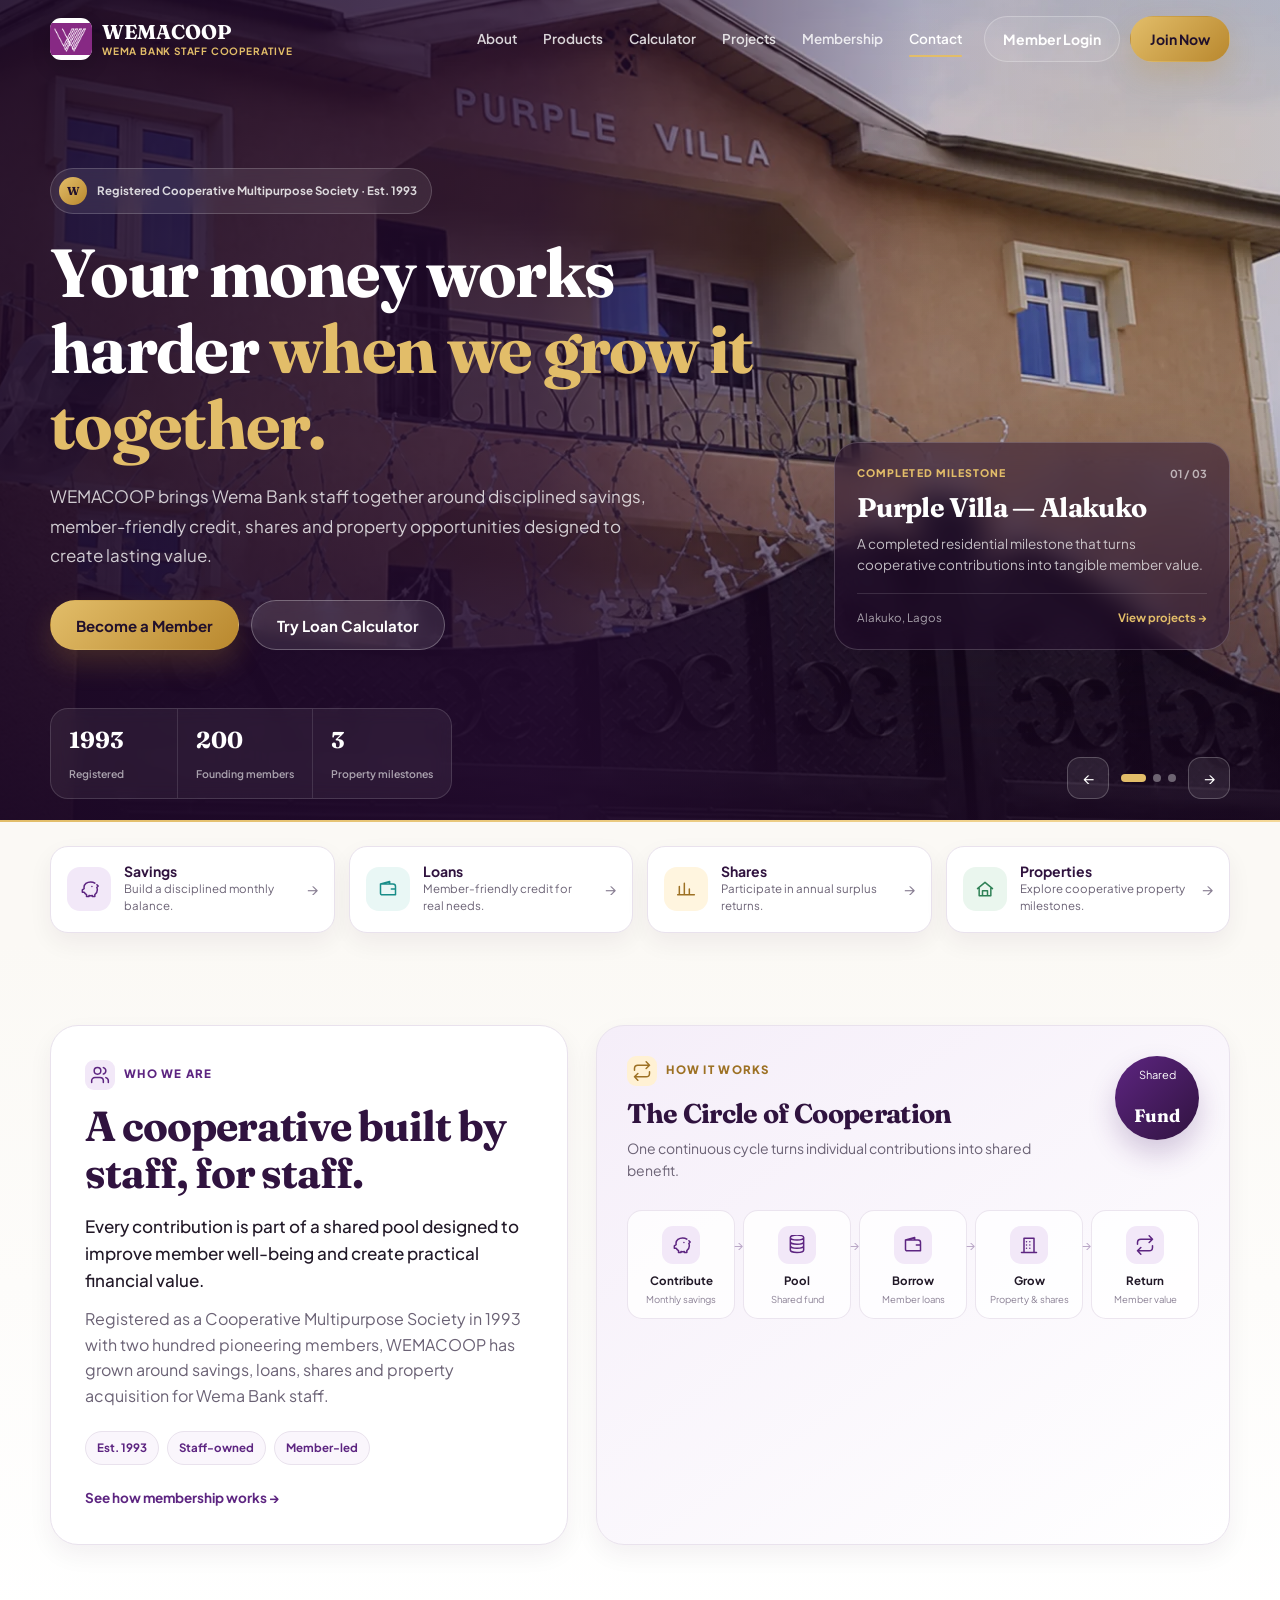
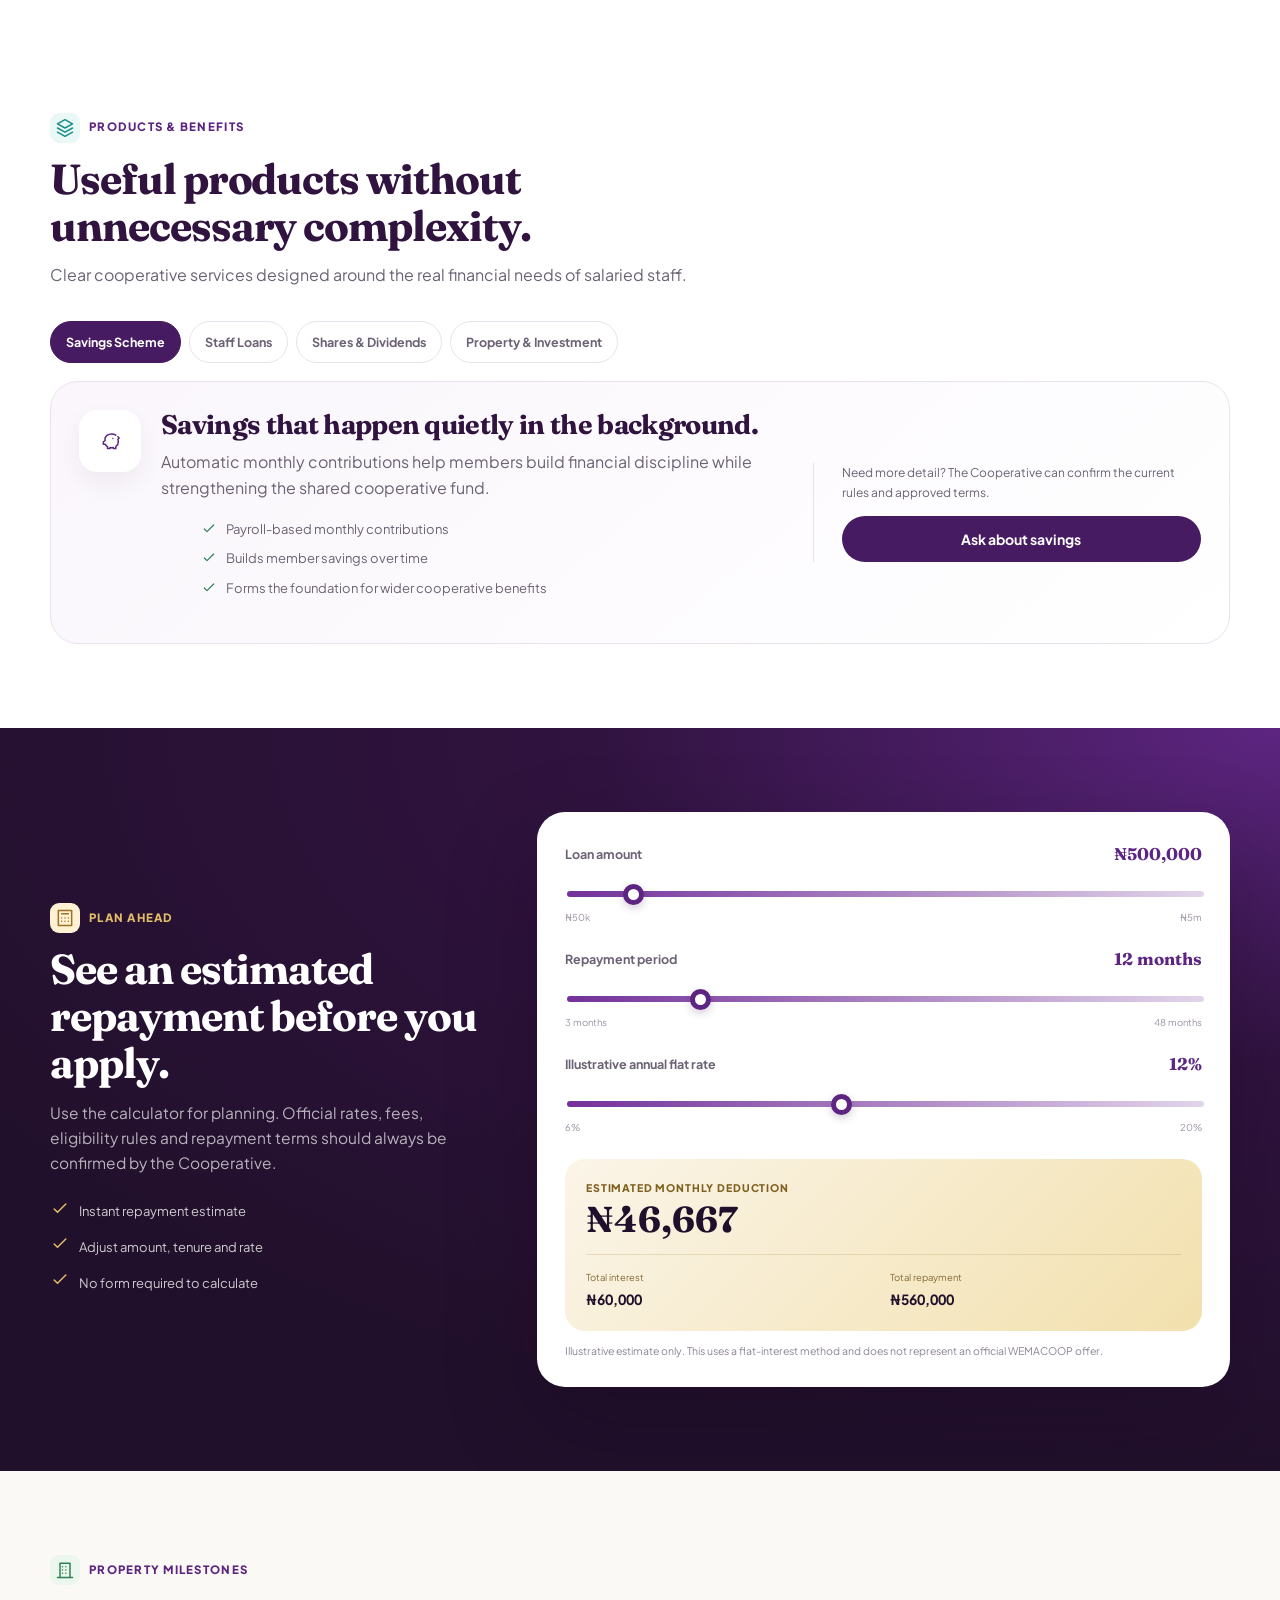
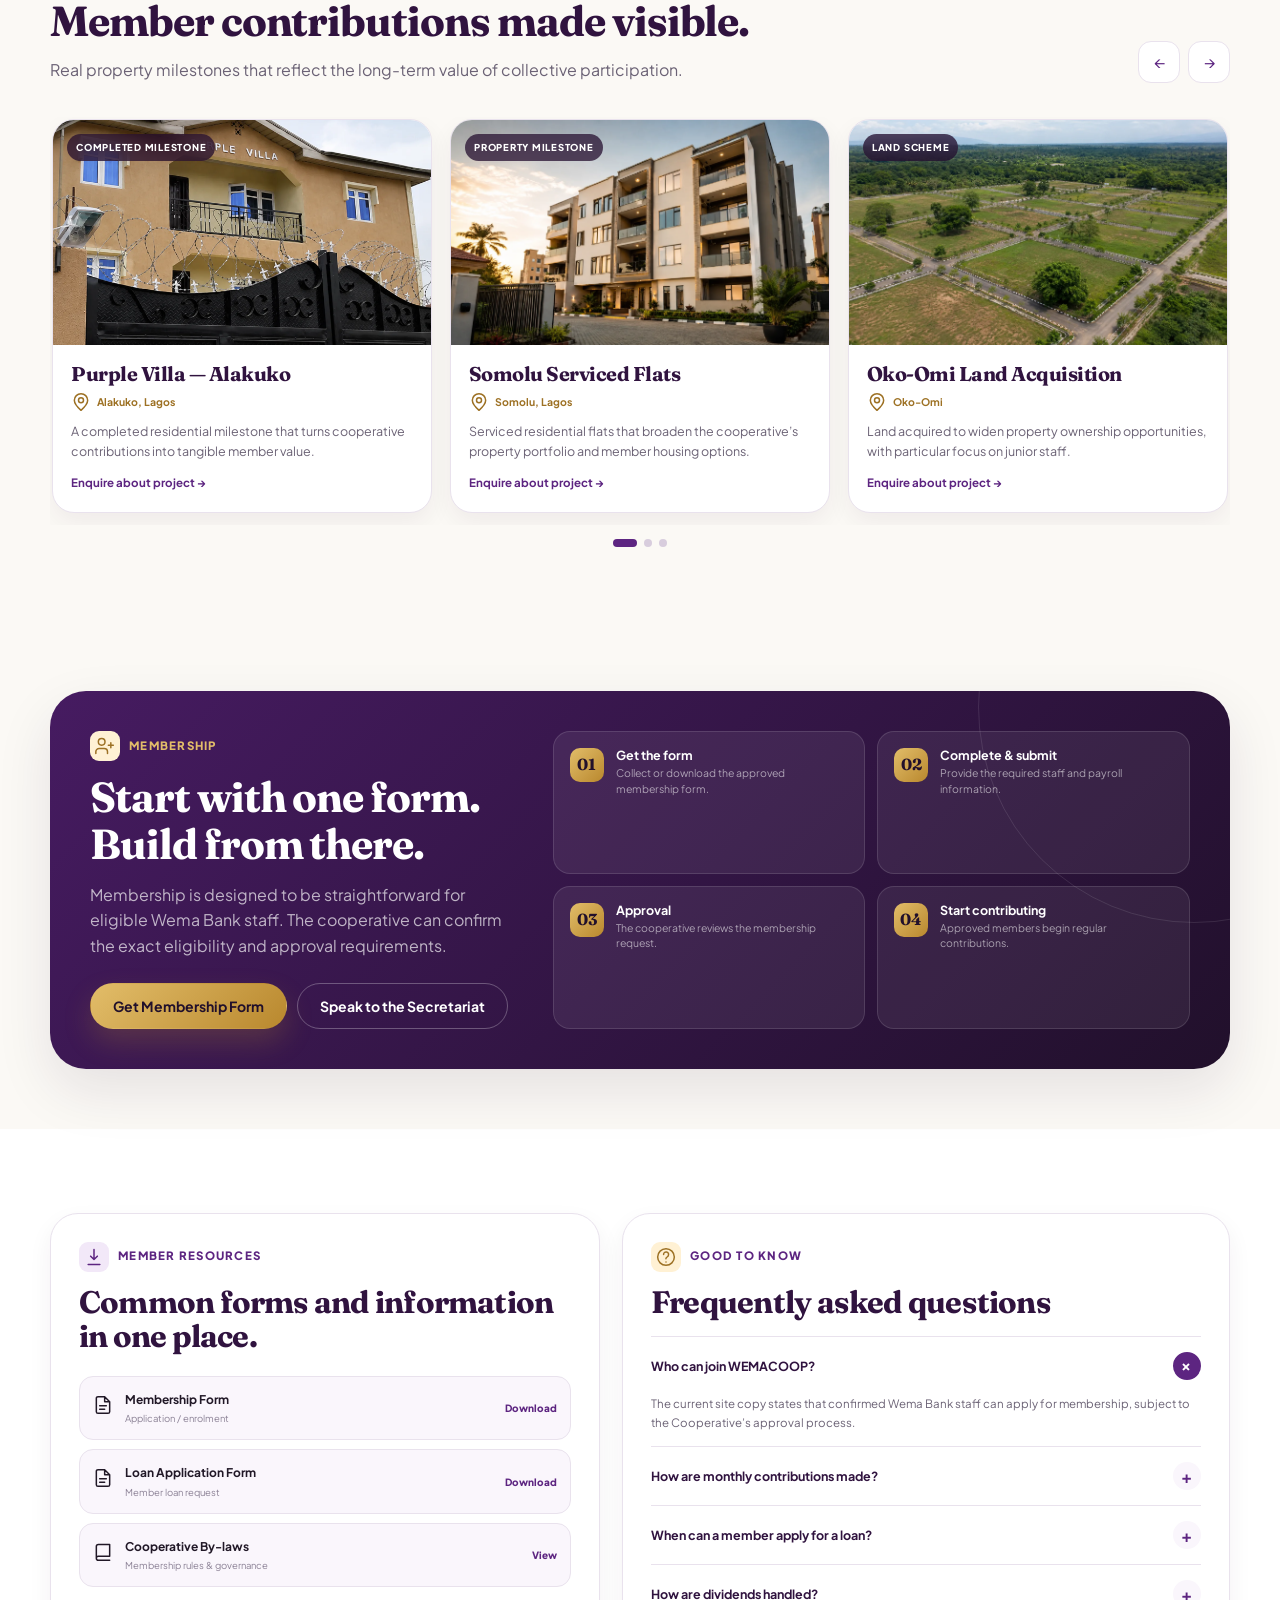
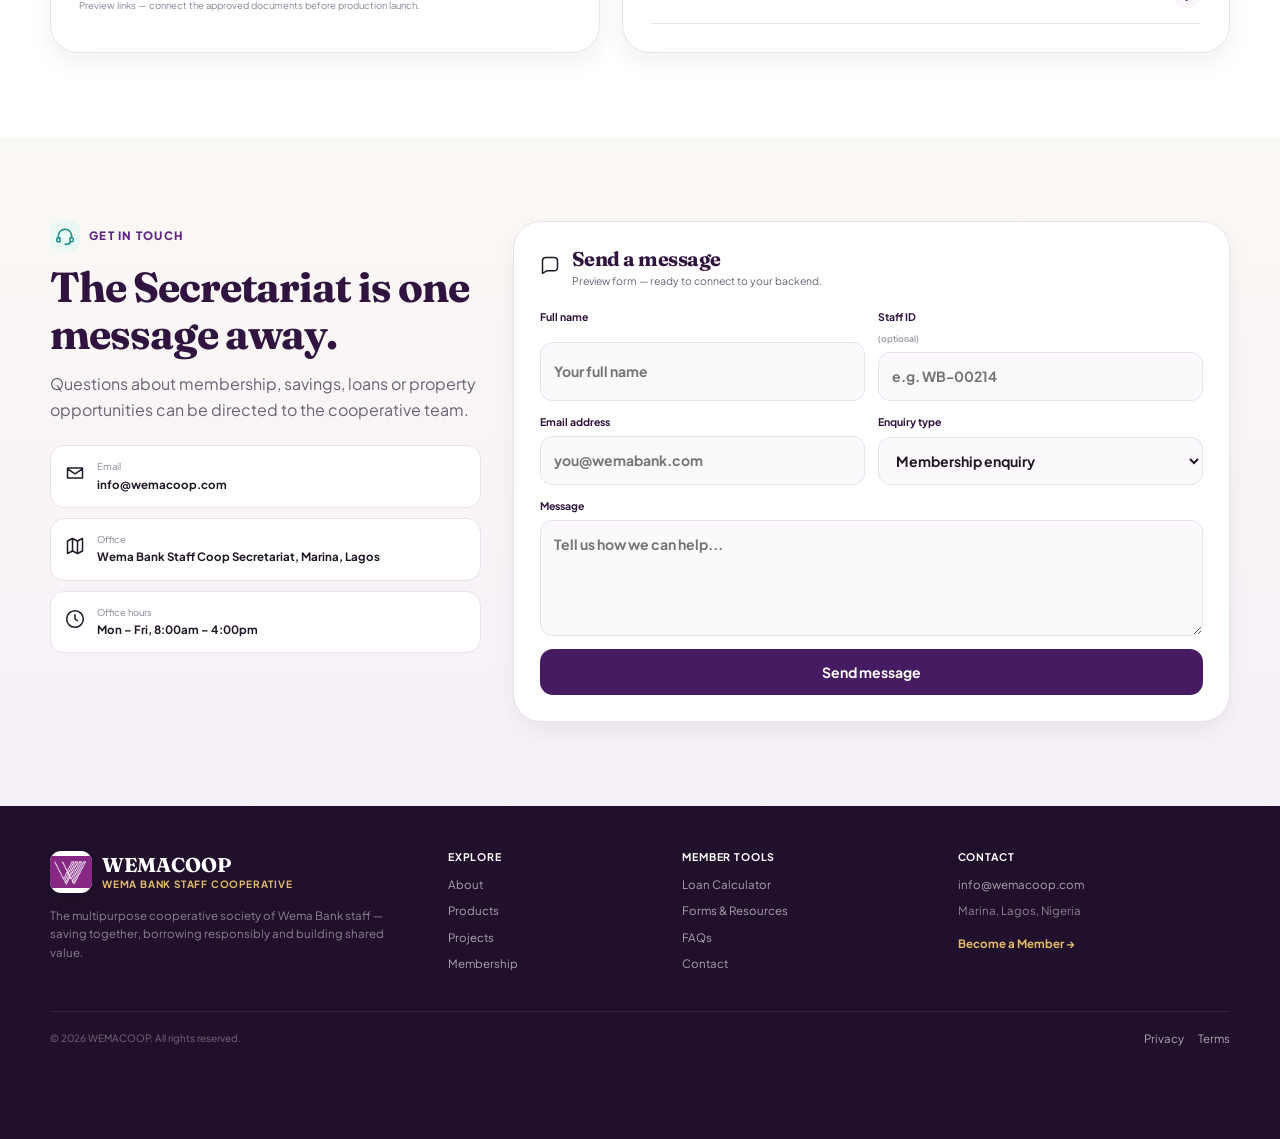
==== index.html @ 392f0355 "New site upload v3 site upload" ====
<!DOCTYPE html>
<html lang="en">
<head>
  <meta charset="UTF-8">
  <meta name="viewport" content="width=device-width, initial-scale=1, viewport-fit=cover">
  <meta name="theme-color" content="#25102F">
  <meta name="description" content="WEMACOOP — Wema Bank Staff Multipurpose Cooperative Society. Savings, loans, shares and property opportunities for members since 1993.">
  <title>WEMACOOP — Wema Bank Staff Multipurpose Cooperative Society</title>
  <link rel="preconnect" href="https://fonts.googleapis.com">
  <link rel="preconnect" href="https://fonts.gstatic.com" crossorigin>
  <link href="https://fonts.googleapis.com/css2?family=Fraunces:opsz,wght@9..144,500;9..144,600;9..144,700&family=Plus+Jakarta+Sans:wght@400;500;600;700;800&display=swap" rel="stylesheet">
  <link rel="preload" as="image" href="assets/purple-villa.webp" fetchpriority="high">
  <link rel="stylesheet" href="styles.css">
</head>
<body>
  <a class="skip-link" href="#main">Skip to main content</a>

  <header class="site-header" id="siteHeader">
    <div class="container header-inner">
      <a class="brand" href="#home" aria-label="WEMACOOP home">
        <span class="brand-mark"><img src="assets/wema-mark.webp" alt="Wema Bank mark" width="44" height="44"></span>
        <span class="brand-copy"><strong>WEMACOOP</strong><small>Wema Bank Staff Cooperative</small></span>
      </a>

      <nav class="desktop-nav" aria-label="Primary navigation">
        <a href="#about">About</a>
        <a href="#products">Products</a>
        <a href="#calculator">Calculator</a>
        <a href="#projects">Projects</a>
        <a href="#membership">Membership</a>
        <a href="#contact">Contact</a>
      </nav>

      <div class="header-actions">
        <a class="btn btn-ghost header-login" href="#contact">Member Login</a>
        <a class="btn btn-gold header-join" href="#membership">Join Now</a>
        <button class="menu-button" id="menuOpen" type="button" aria-label="Open menu" aria-controls="mobileMenu" aria-expanded="false">
          <span></span><span></span><span></span>
        </button>
      </div>
    </div>
  </header>

  <div class="mobile-drawer" id="mobileMenu" aria-hidden="true">
    <div class="drawer-top">
      <a class="brand" href="#home">
        <span class="brand-mark"><img src="assets/wema-mark.webp" alt="" width="44" height="44"></span>
        <span class="brand-copy"><strong>WEMACOOP</strong><small>Staff Cooperative</small></span>
      </a>
      <button class="drawer-close" id="menuClose" type="button" aria-label="Close menu">×</button>
    </div>
    <nav class="drawer-nav" aria-label="Mobile navigation">
      <a href="#about"><span>About WEMACOOP</span><em>01</em></a>
      <a href="#products"><span>Products & Benefits</span><em>02</em></a>
      <a href="#calculator"><span>Loan Calculator</span><em>03</em></a>
      <a href="#projects"><span>Property Projects</span><em>04</em></a>
      <a href="#membership"><span>Membership</span><em>05</em></a>
      <a href="#resources"><span>Resources & FAQs</span><em>06</em></a>
      <a href="#contact"><span>Contact</span><em>07</em></a>
    </nav>
    <div class="drawer-actions">
      <a class="btn btn-outline-light" href="#contact">Member Login</a>
      <a class="btn btn-gold" href="#membership">Become a Member</a>
    </div>
  </div>
  <div class="drawer-overlay" id="drawerOverlay"></div>

  <main id="main">
    <section class="hero" id="home" aria-labelledby="heroTitle">
      <div class="hero-slides" id="heroSlides" aria-live="polite"></div>
      <div class="hero-scrim"></div>
      <div class="hero-glow"></div>

      <div class="container hero-content">
        <div class="hero-copy reveal">
          <div class="hero-badge"><span>W</span> Registered Cooperative Multipurpose Society · Est. 1993</div>
          <h1 id="heroTitle">Your money works harder <em>when we grow it together.</em></h1>
          <p>WEMACOOP brings Wema Bank staff together around disciplined savings, member-friendly credit, shares and property opportunities designed to create lasting value.</p>
          <div class="hero-actions">
            <a class="btn btn-gold btn-lg" href="#membership">Become a Member</a>
            <a class="btn btn-glass btn-lg" href="#calculator">Try Loan Calculator</a>
          </div>
        </div>

        <div class="hero-project-card reveal" id="heroProjectCard">
          <div class="hero-project-top">
            <span class="project-kicker" id="heroProjectStatus">Featured project</span>
            <span class="project-count" id="heroProjectCount">01 / 03</span>
          </div>
          <h2 id="heroProjectTitle">Purple Villa — Alakuko</h2>
          <p id="heroProjectText">A completed residential milestone that turns cooperative contributions into tangible member value.</p>
          <div class="project-meta"><span id="heroProjectLocation">Alakuko, Lagos</span><a href="#projects">View projects →</a></div>
        </div>
      </div>

      <div class="container hero-footer">
        <div class="hero-stats" aria-label="WEMACOOP at a glance">
          <div><strong class="counter" data-target="1993" data-no-comma="true">1993</strong><span>Registered</span></div>
          <div><strong class="counter" data-target="200">200</strong><span>Founding members</span></div>
          <div><strong class="counter" data-target="3">3</strong><span>Property milestones</span></div>
        </div>
        <div class="hero-controls" aria-label="Project slideshow controls">
          <button id="heroPrev" type="button" aria-label="Previous project">←</button>
          <div class="hero-dots" id="heroDots"></div>
          <button id="heroNext" type="button" aria-label="Next project">→</button>
        </div>
      </div>
      <div class="hero-progress"><span id="heroProgress"></span></div>
    </section>

    <section class="quick-section" aria-label="Popular member services">
      <div class="container quick-grid" id="quickGrid"></div>
    </section>

    <section class="section about-section" id="about">
      <div class="container about-layout">
        <div class="about-copy reveal">
          <div class="section-label"><span class="section-icon icon-purple" data-icon="users"></span>Who we are</div>
          <h2>A cooperative built by staff, for staff.</h2>
          <p class="lead">Every contribution is part of a shared pool designed to improve member well-being and create practical financial value.</p>
          <p>Registered as a Cooperative Multipurpose Society in 1993 with two hundred pioneering members, WEMACOOP has grown around savings, loans, shares and property acquisition for Wema Bank staff.</p>
          <div class="trust-chips">
            <span>Est. 1993</span><span>Staff-owned</span><span>Member-led</span>
          </div>
          <a class="text-link" href="#membership">See how membership works →</a>
        </div>

        <div class="cooperation-card reveal" aria-labelledby="cycleTitle">
          <div class="cycle-head">
            <div>
              <div class="section-label muted"><span class="section-icon icon-gold" data-icon="repeat"></span>How it works</div>
              <h3 id="cycleTitle">The Circle of Cooperation</h3>
              <p>One continuous cycle turns individual contributions into shared benefit.</p>
            </div>
            <div class="cycle-center">Shared<br><strong>Fund</strong></div>
          </div>
          <div class="cycle-steps" id="cycleSteps"></div>
        </div>
      </div>
    </section>

    <section class="section products-section" id="products">
      <div class="container">
        <div class="section-heading reveal">
          <div class="section-label"><span class="section-icon icon-teal" data-icon="layers"></span>Products & benefits</div>
          <h2>Useful products without unnecessary complexity.</h2>
          <p>Clear cooperative services designed around the real financial needs of salaried staff.</p>
        </div>
        <div class="product-tabs" id="productTabs" role="tablist" aria-label="WEMACOOP products"></div>
        <div class="product-panel reveal" id="productPanel" role="tabpanel"></div>
      </div>
    </section>

    <section class="section calculator-section" id="calculator">
      <div class="container calculator-layout">
        <div class="calculator-intro reveal">
          <div class="section-label light"><span class="section-icon icon-gold" data-icon="calculator"></span>Plan ahead</div>
          <h2>See an estimated repayment before you apply.</h2>
          <p>Use the calculator for planning. Official rates, fees, eligibility rules and repayment terms should always be confirmed by the Cooperative.</p>
          <ul class="calc-benefits">
            <li><span data-icon="check"></span>Instant repayment estimate</li>
            <li><span data-icon="check"></span>Adjust amount, tenure and rate</li>
            <li><span data-icon="check"></span>No form required to calculate</li>
          </ul>
        </div>

        <div class="calculator-shell reveal">
          <button class="calculator-mobile-toggle" id="calculatorToggle" type="button" aria-expanded="true" aria-controls="calculatorBody">
            <span><span data-icon="calculator"></span> Loan repayment estimator</span><em>−</em>
          </button>
          <div class="calculator-body" id="calculatorBody">
            <div class="calc-field">
              <div class="calc-label"><label for="amountRange">Loan amount</label><output id="amountOutput">₦500,000</output></div>
              <input id="amountRange" type="range" min="50000" max="5000000" step="10000" value="500000">
              <div class="range-scale"><span>₦50k</span><span>₦5m</span></div>
            </div>
            <div class="calc-field">
              <div class="calc-label"><label for="tenureRange">Repayment period</label><output id="tenureOutput">12 months</output></div>
              <input id="tenureRange" type="range" min="3" max="48" step="1" value="12">
              <div class="range-scale"><span>3 months</span><span>48 months</span></div>
            </div>
            <div class="calc-field">
              <div class="calc-label"><label for="rateRange">Illustrative annual flat rate</label><output id="rateOutput">12%</output></div>
              <input id="rateRange" type="range" min="6" max="20" step="0.5" value="12">
              <div class="range-scale"><span>6%</span><span>20%</span></div>
            </div>
            <div class="calc-results" aria-live="polite">
              <div class="main-result"><span>Estimated monthly deduction</span><strong id="monthlyOutput">₦45,833</strong></div>
              <div class="sub-result"><span>Total interest<strong id="interestOutput">₦50,000</strong></span><span>Total repayment<strong id="repaymentOutput">₦550,000</strong></span></div>
            </div>
            <p class="calc-disclaimer">Illustrative estimate only. This uses a flat-interest method and does not represent an official WEMACOOP offer.</p>
          </div>
        </div>
      </div>
    </section>

    <section class="section projects-section" id="projects">
      <div class="container">
        <div class="section-heading split reveal">
          <div>
            <div class="section-label"><span class="section-icon icon-green" data-icon="building"></span>Property milestones</div>
            <h2>Member contributions made visible.</h2>
            <p>Real property milestones that reflect the long-term value of collective participation.</p>
          </div>
          <div class="project-nav desktop-only"><button id="projectPrev" type="button" aria-label="Previous project">←</button><button id="projectNext" type="button" aria-label="Next project">→</button></div>
        </div>
        <div class="project-track" id="projectTrack"></div>
        <div class="project-dots" id="projectDots"></div>
      </div>
    </section>

    <section class="section membership-section" id="membership">
      <div class="container membership-card reveal">
        <div class="membership-copy">
          <div class="section-label light"><span class="section-icon icon-gold" data-icon="userPlus"></span>Membership</div>
          <h2>Start with one form. Build from there.</h2>
          <p>Membership is designed to be straightforward for eligible Wema Bank staff. The cooperative can confirm the exact eligibility and approval requirements.</p>
          <div class="membership-actions">
            <a class="btn btn-gold" href="#resources">Get Membership Form</a>
            <a class="btn btn-outline-light" href="#contact">Speak to the Secretariat</a>
          </div>
        </div>
        <div class="membership-steps" id="membershipSteps"></div>
      </div>
    </section>

    <section class="section resources-section" id="resources">
      <div class="container resources-layout">
        <div class="resources-card reveal">
          <div class="section-label"><span class="section-icon icon-purple" data-icon="download"></span>Member resources</div>
          <h2>Common forms and information in one place.</h2>
          <div class="resource-list">
            <button class="resource-item" type="button" data-demo-resource><span data-icon="file"></span><span><strong>Membership Form</strong><small>Application / enrolment</small></span><em>Download</em></button>
            <button class="resource-item" type="button" data-demo-resource><span data-icon="file"></span><span><strong>Loan Application Form</strong><small>Member loan request</small></span><em>Download</em></button>
            <button class="resource-item" type="button" data-demo-resource><span data-icon="book"></span><span><strong>Cooperative By-laws</strong><small>Membership rules & governance</small></span><em>View</em></button>
          </div>
          <p class="preview-note">Preview links — connect the approved documents before production launch.</p>
        </div>

        <div class="faq-card reveal">
          <div class="section-label"><span class="section-icon icon-gold" data-icon="help"></span>Good to know</div>
          <h2>Frequently asked questions</h2>
          <div class="faq-list" id="faqList"></div>
        </div>
      </div>
    </section>

    <section class="section contact-section" id="contact">
      <div class="container contact-layout">
        <div class="contact-copy reveal">
          <div class="section-label"><span class="section-icon icon-teal" data-icon="headset"></span>Get in touch</div>
          <h2>The Secretariat is one message away.</h2>
          <p>Questions about membership, savings, loans or property opportunities can be directed to the cooperative team.</p>
          <div class="contact-list">
            <a href="mailto:info@wemacoop.com"><span data-icon="mail"></span><span><small>Email</small><strong>info@wemacoop.com</strong></span></a>
            <div><span data-icon="map"></span><span><small>Office</small><strong>Wema Bank Staff Coop Secretariat, Marina, Lagos</strong></span></div>
            <div><span data-icon="clock"></span><span><small>Office hours</small><strong>Mon – Fri, 8:00am – 4:00pm</strong></span></div>
          </div>
        </div>

        <form class="contact-form reveal" id="contactForm">
          <div class="form-head"><span data-icon="message"></span><div><h3>Send a message</h3><p>Preview form — ready to connect to your backend.</p></div></div>
          <div class="form-grid two">
            <label>Full name<input id="contactName" type="text" autocomplete="name" placeholder="Your full name" required></label>
            <label>Staff ID <small>(optional)</small><input type="text" placeholder="e.g. WB-00214"></label>
          </div>
          <div class="form-grid two">
            <label>Email address<input type="email" autocomplete="email" placeholder="you@wemabank.com" required></label>
            <label>Enquiry type<select><option>Membership enquiry</option><option>Loan enquiry</option><option>Savings enquiry</option><option>Property / investment</option><option>Other</option></select></label>
          </div>
          <label>Message<textarea rows="4" placeholder="Tell us how we can help..." required></textarea></label>
          <button class="btn btn-dark" type="submit">Send message</button>
          <div class="form-status" id="formStatus" role="status" aria-live="polite"></div>
        </form>
      </div>
    </section>
  </main>

  <footer class="site-footer">
    <div class="container footer-grid">
      <div class="footer-brand">
        <a class="brand" href="#home">
          <span class="brand-mark"><img src="assets/wema-mark.webp" alt="" width="44" height="44"></span>
          <span class="brand-copy"><strong>WEMACOOP</strong><small>Wema Bank Staff Cooperative</small></span>
        </a>
        <p>The multipurpose cooperative society of Wema Bank staff — saving together, borrowing responsibly and building shared value.</p>
      </div>
      <div><h3>Explore</h3><a href="#about">About</a><a href="#products">Products</a><a href="#projects">Projects</a><a href="#membership">Membership</a></div>
      <div><h3>Member tools</h3><a href="#calculator">Loan Calculator</a><a href="#resources">Forms & Resources</a><a href="#resources">FAQs</a><a href="#contact">Contact</a></div>
      <div><h3>Contact</h3><a href="mailto:info@wemacoop.com">info@wemacoop.com</a><p>Marina, Lagos, Nigeria</p><a class="footer-cta" href="#membership">Become a Member →</a></div>
    </div>
    <div class="container footer-bottom"><span>© <span id="year"></span> WEMACOOP. All rights reserved.</span><div><a href="#">Privacy</a><a href="#">Terms</a></div></div>
  </footer>

  <nav class="mobile-dock" aria-label="Mobile quick navigation">
    <a href="#home" class="dock-item active" data-dock><span data-icon="home"></span><small>Home</small></a>
    <a href="#products" class="dock-item" data-dock><span data-icon="layers"></span><small>Products</small></a>
    <a href="#calculator" class="dock-item dock-fab" data-dock><span class="dock-fab-circle" data-icon="calculator"></span><small>Calculate</small></a>
    <a href="#projects" class="dock-item" data-dock><span data-icon="building"></span><small>Projects</small></a>
    <a href="#contact" class="dock-item" data-dock><span data-icon="headset"></span><small>Contact</small></a>
  </nav>

  <button class="to-top" id="toTop" type="button" aria-label="Back to top">↑</button>
  <div class="toast" id="toast" role="status" aria-live="polite"></div>
  <script src="app.js"></script>
</body>
</html>
---- styles.css ----
:root{
  --purple-950:#21102b;
  --purple-900:#30133f;
  --purple-800:#461b61;
  --purple-700:#5d2581;
  --purple-600:#73319a;
  --purple-500:#8f53b0;
  --purple-100:#f2e8f8;
  --purple-50:#faf6fc;
  --gold-700:#9d7124;
  --gold-600:#b9882e;
  --gold-500:#d3a74c;
  --gold-400:#e2bd69;
  --teal:#188d88;
  --teal-soft:#e9f7f5;
  --green:#2f8156;
  --green-soft:#eaf6ee;
  --cream:#fbf9f5;
  --white:#fff;
  --ink:#211827;
  --muted:#6b6275;
  --faint:#8c8296;
  --line:#e9e2ed;
  --shadow-sm:0 10px 24px rgba(43,21,57,.06);
  --shadow-md:0 22px 55px rgba(43,21,57,.10);
  --shadow-lg:0 36px 90px rgba(22,7,30,.28);
  --r-sm:12px;
  --r-md:18px;
  --r-lg:28px;
  --r-xl:36px;
  --container:1180px;
  --header:78px;
}

*{box-sizing:border-box}
html{scroll-behavior:smooth;scroll-padding-top:90px}
body{margin:0;font-family:'Plus Jakarta Sans',system-ui,-apple-system,'Segoe UI',sans-serif;background:var(--cream);color:var(--ink);font-size:16px;line-height:1.6;-webkit-font-smoothing:antialiased;overflow-x:hidden}
body.no-scroll{overflow:hidden}
img{max-width:100%;display:block}
a{text-decoration:none;color:inherit}
button,input,select,textarea{font:inherit}
button{cursor:pointer}
h1,h2,h3,h4{font-family:'Fraunces',Georgia,serif;color:var(--purple-900);margin:0;letter-spacing:-.025em;line-height:1.12}
p{margin:0;color:var(--muted)}
.container{width:min(var(--container),calc(100% - 40px));margin-inline:auto}
.section{padding:84px 0}
.skip-link{position:fixed;left:16px;top:-70px;z-index:999;background:var(--gold-400);color:var(--purple-950);padding:10px 14px;border-radius:10px;font-weight:700;transition:.2s}.skip-link:focus{top:12px}

.btn{display:inline-flex;align-items:center;justify-content:center;min-height:46px;padding:12px 22px;border:1px solid transparent;border-radius:999px;font-size:14px;font-weight:700;line-height:1;transition:transform .2s ease,box-shadow .2s ease,background .2s ease,border-color .2s ease;white-space:nowrap}
.btn:hover{transform:translateY(-1px)}
.btn-lg{min-height:50px;padding-inline:25px;font-size:15px}
.btn-gold{background:linear-gradient(135deg,var(--gold-400),var(--gold-600));color:var(--purple-950);box-shadow:0 13px 28px rgba(185,136,46,.24)}
.btn-gold:hover{box-shadow:0 18px 32px rgba(185,136,46,.34)}
.btn-ghost{color:#fff;border-color:rgba(255,255,255,.25);background:rgba(255,255,255,.08)}
.btn-glass{color:#fff;border-color:rgba(255,255,255,.28);background:rgba(255,255,255,.10);backdrop-filter:blur(8px)}
.btn-outline-light{color:#fff;border-color:rgba(255,255,255,.28);background:transparent}
.btn-dark{color:#fff;background:var(--purple-800)}

.site-header{position:fixed;inset:0 0 auto 0;height:var(--header);z-index:100;display:flex;align-items:center;transition:height .25s ease,background .25s ease,box-shadow .25s ease}
.site-header.scrolled{height:68px;background:rgba(33,16,43,.92);backdrop-filter:blur(14px);box-shadow:0 12px 28px rgba(15,4,21,.22)}
.header-inner{display:flex;align-items:center;justify-content:space-between;gap:22px}
.brand{display:flex;align-items:center;gap:10px;color:#fff;min-width:0}
.brand-mark{width:42px;height:42px;border-radius:11px;background:#fff;display:grid;place-items:center;overflow:hidden;box-shadow:0 8px 20px rgba(0,0,0,.12);flex:0 0 auto}.brand-mark img{width:100%;height:100%;object-fit:contain}
.brand-copy{display:flex;flex-direction:column;line-height:1.05;min-width:0}.brand-copy strong{font-family:'Fraunces',serif;font-size:20px;font-weight:700;letter-spacing:0;color:#fff}.brand-copy small{margin-top:4px;font-size:10px;text-transform:uppercase;letter-spacing:.08em;font-weight:700;color:var(--gold-400);white-space:nowrap}
.desktop-nav{display:flex;align-items:center;justify-content:center;gap:26px;margin-left:auto}.desktop-nav a{position:relative;padding:8px 0;color:rgba(255,255,255,.82);font-size:13.5px;font-weight:600}.desktop-nav a::after{content:'';position:absolute;left:0;bottom:1px;width:0;height:2px;border-radius:2px;background:var(--gold-400);transition:.22s}.desktop-nav a:hover,.desktop-nav a.active{color:#fff}.desktop-nav a:hover::after,.desktop-nav a.active::after{width:100%}
.header-actions{display:flex;align-items:center;gap:10px}.header-login{padding-inline:18px}.header-join{padding-inline:19px}
.menu-button{display:none;width:44px;height:44px;border-radius:12px;border:1px solid rgba(255,255,255,.20);background:rgba(255,255,255,.10);padding:10px}.menu-button span{display:block;height:2px;background:#fff;margin:5px 0;border-radius:2px}

.mobile-drawer{position:fixed;top:0;right:-100%;width:min(92vw,400px);height:100dvh;background:var(--purple-950);z-index:130;padding:20px;display:flex;flex-direction:column;transition:right .3s ease;box-shadow:-20px 0 50px rgba(0,0,0,.25)}.mobile-drawer.open{right:0}.drawer-overlay{position:fixed;inset:0;background:rgba(8,3,12,.48);z-index:120;opacity:0;visibility:hidden;transition:.25s}.drawer-overlay.show{opacity:1;visibility:visible}.drawer-top{display:flex;align-items:center;justify-content:space-between}.drawer-close{width:42px;height:42px;border:1px solid rgba(255,255,255,.15);border-radius:12px;background:rgba(255,255,255,.08);color:#fff;font-size:27px;line-height:1}.drawer-nav{display:grid;gap:5px;margin-top:34px}.drawer-nav a{display:flex;align-items:center;justify-content:space-between;padding:14px 2px;border-bottom:1px solid rgba(255,255,255,.09);color:#fff}.drawer-nav a span{font-family:'Fraunces',serif;font-size:24px}.drawer-nav a em{font-style:normal;color:var(--gold-400);font-size:11px;font-weight:800;letter-spacing:.10em}.drawer-actions{margin-top:auto;display:grid;gap:10px}

.hero{position:relative;min-height:720px;background:var(--purple-950);color:#fff;overflow:hidden;display:flex;flex-direction:column;justify-content:flex-end;padding-top:var(--header)}
.hero-slides{position:absolute;inset:0;z-index:0}.hero-slide{position:absolute;inset:0;opacity:0;transform:scale(1.02);transition:opacity .7s ease,transform 6s ease}.hero-slide.active{opacity:1;transform:scale(1.07)}.hero-slide img{width:100%;height:100%;object-fit:cover}.hero-slide:nth-child(1) img{object-position:center 42%}.hero-scrim{position:absolute;inset:0;z-index:1;background:linear-gradient(90deg,rgba(28,8,38,.90) 0%,rgba(36,11,48,.78) 42%,rgba(36,11,48,.28) 72%,rgba(36,11,48,.22) 100%),linear-gradient(0deg,rgba(24,7,31,.78) 0%,transparent 45%)}.hero-glow{position:absolute;z-index:1;width:620px;height:620px;border-radius:50%;background:radial-gradient(circle,rgba(225,188,103,.18),transparent 68%);right:-180px;top:-150px}
.hero-content{position:relative;z-index:3;display:grid;grid-template-columns:1.15fr .62fr;gap:50px;align-items:end;padding-top:90px;padding-bottom:58px}.hero-copy{max-width:720px}.hero-badge{display:inline-flex;align-items:center;gap:10px;padding:8px 14px 8px 8px;border:1px solid rgba(255,255,255,.18);border-radius:999px;background:rgba(255,255,255,.08);backdrop-filter:blur(10px);font-size:11.5px;font-weight:700;color:rgba(255,255,255,.82)}.hero-badge span{width:28px;height:28px;border-radius:50%;display:grid;place-items:center;background:linear-gradient(135deg,var(--gold-400),var(--gold-600));color:var(--purple-950);font-family:'Fraunces',serif;font-weight:700}
.hero h1{font-size:clamp(44px,5.5vw,68px);color:#fff;max-width:760px;margin-top:20px}.hero h1 em{font-style:normal;color:var(--gold-400)}.hero-copy>p{max-width:620px;margin-top:20px;font-size:17px;color:rgba(255,255,255,.78);line-height:1.72}.hero-actions{display:flex;flex-wrap:wrap;gap:12px;margin-top:30px}
.hero-project-card{align-self:end;background:rgba(32,9,42,.50);border:1px solid rgba(255,255,255,.18);border-radius:24px;padding:22px;backdrop-filter:blur(14px);box-shadow:var(--shadow-lg)}.hero-project-top{display:flex;align-items:center;justify-content:space-between;gap:12px}.project-kicker{font-size:10.5px;text-transform:uppercase;letter-spacing:.10em;font-weight:800;color:var(--gold-400)}.project-count{font-size:11px;color:rgba(255,255,255,.62);font-weight:700}.hero-project-card h2{font-size:27px;color:#fff;margin-top:11px}.hero-project-card p{font-size:13.5px;color:rgba(255,255,255,.72);margin-top:9px}.project-meta{display:flex;justify-content:space-between;gap:14px;align-items:center;margin-top:17px;padding-top:15px;border-top:1px solid rgba(255,255,255,.13);font-size:11.5px}.project-meta span{color:rgba(255,255,255,.62)}.project-meta a{color:var(--gold-400);font-weight:700}
.hero-footer{position:relative;z-index:3;display:flex;align-items:flex-end;justify-content:space-between;gap:24px;padding-bottom:24px}.hero-stats{display:flex;align-items:stretch;border:1px solid rgba(255,255,255,.14);border-radius:18px;overflow:hidden;background:rgba(255,255,255,.06);backdrop-filter:blur(8px)}.hero-stats>div{padding:13px 18px;min-width:126px}.hero-stats>div+div{border-left:1px solid rgba(255,255,255,.12)}.hero-stats strong{display:block;font-family:'Fraunces',serif;font-size:23px;color:#fff;font-variant-numeric:tabular-nums}.hero-stats span{font-size:10.5px;color:rgba(255,255,255,.60);font-weight:600}.hero-controls{display:flex;align-items:center;gap:12px}.hero-controls>button,.project-nav button{width:42px;height:42px;border:1px solid rgba(255,255,255,.22);border-radius:13px;background:rgba(255,255,255,.08);color:#fff}.hero-dots{display:flex;gap:7px}.hero-dots button,.project-dots button{width:8px;height:8px;border:0;border-radius:999px;background:rgba(255,255,255,.36);padding:0;transition:.2s}.hero-dots button.active{width:25px;background:var(--gold-400)}.hero-progress{position:absolute;z-index:4;left:0;right:0;bottom:0;height:3px;background:rgba(255,255,255,.08)}.hero-progress span{display:block;width:0;height:100%;background:linear-gradient(90deg,var(--gold-400),#f4d898)}.hero-progress span.animate{animation:heroProgress 6s linear forwards}@keyframes heroProgress{from{width:0}to{width:100%}}

.quick-section{position:relative;z-index:6;margin-top:-1px;background:var(--cream);padding:24px 0 8px}.quick-grid{display:grid;grid-template-columns:repeat(4,1fr);gap:14px}.quick-card{display:flex;align-items:center;gap:13px;background:#fff;border:1px solid var(--line);border-radius:18px;padding:17px 16px;box-shadow:var(--shadow-sm);transition:.2s}.quick-card:hover{transform:translateY(-2px);box-shadow:var(--shadow-md)}.quick-icon{width:44px;height:44px;display:grid;place-items:center;border-radius:13px;flex:0 0 auto}.quick-card h3{font-family:'Plus Jakarta Sans',sans-serif;font-size:14px;letter-spacing:0;margin:0}.quick-card p{font-size:11.5px;margin-top:2px;line-height:1.45}.quick-arrow{margin-left:auto;color:var(--faint)}.quick-purple .quick-icon{background:var(--purple-100);color:var(--purple-700)}.quick-teal .quick-icon{background:var(--teal-soft);color:var(--teal)}.quick-gold .quick-icon{background:#fff5df;color:var(--gold-700)}.quick-green .quick-icon{background:var(--green-soft);color:var(--green)}

.section-label{display:inline-flex;align-items:center;gap:9px;margin-bottom:13px;font-size:11.5px;text-transform:uppercase;letter-spacing:.11em;font-weight:800;color:var(--purple-700)}.section-label.light{color:var(--gold-400)}.section-label.muted{color:var(--gold-700)}.section-icon{width:30px;height:30px;border-radius:9px;display:grid;place-items:center}.section-icon svg{width:16px;height:16px}.icon-purple{background:var(--purple-100);color:var(--purple-700)}.icon-teal{background:var(--teal-soft);color:var(--teal)}.icon-gold{background:#fff1d4;color:var(--gold-700)}.icon-green{background:var(--green-soft);color:var(--green)}
.section-heading{max-width:690px;margin-bottom:34px}.section-heading.split{max-width:none;display:flex;justify-content:space-between;align-items:end;gap:26px}.section-heading h2,.about-copy h2,.calculator-intro h2,.membership-copy h2,.resources-card h2,.faq-card h2,.contact-copy h2{font-size:clamp(30px,3.5vw,42px)}.section-heading p{margin-top:12px;font-size:16px;max-width:650px}.text-link{display:inline-flex;margin-top:22px;color:var(--purple-700);font-size:13.5px;font-weight:700}

.about-section{background:linear-gradient(180deg,var(--cream),#fff)}.about-layout{display:grid;grid-template-columns:.9fr 1.1fr;gap:28px;align-items:stretch}.about-copy{background:#fff;border:1px solid var(--line);border-radius:var(--r-lg);padding:34px;box-shadow:var(--shadow-sm)}.about-copy .lead{margin-top:16px;color:var(--ink);font-size:17px;font-weight:500}.about-copy .lead+p{margin-top:12px}.trust-chips{display:flex;gap:8px;flex-wrap:wrap;margin-top:22px}.trust-chips span{padding:7px 11px;border-radius:999px;background:var(--purple-50);border:1px solid var(--line);font-size:11.5px;font-weight:700;color:var(--purple-700)}.cooperation-card{background:linear-gradient(145deg,#f5eef9,#fff);border:1px solid var(--line);border-radius:var(--r-lg);padding:30px;box-shadow:var(--shadow-sm)}.cycle-head{display:flex;justify-content:space-between;gap:20px;align-items:flex-start}.cycle-head h3{font-size:27px}.cycle-head p{margin-top:8px;font-size:14px;max-width:450px}.cycle-center{width:84px;height:84px;border-radius:50%;background:linear-gradient(135deg,var(--purple-700),var(--purple-900));color:#fff;display:grid;place-items:center;text-align:center;font-size:11px;line-height:1.05;flex:0 0 auto;box-shadow:0 14px 28px rgba(74,29,110,.22)}.cycle-center strong{font-family:'Fraunces',serif;font-size:18px}.cycle-steps{display:grid;grid-template-columns:repeat(5,1fr);gap:8px;margin-top:28px}.cycle-step{position:relative;padding:15px 9px 12px;text-align:center;border-radius:15px;background:rgba(255,255,255,.78);border:1px solid rgba(118,77,140,.14)}.cycle-step:not(:last-child)::after{content:'→';position:absolute;right:-9px;top:24px;color:#baa7c7;font-size:13px;z-index:2}.cycle-step .step-icon{width:38px;height:38px;margin:0 auto 8px;border-radius:11px;display:grid;place-items:center;background:var(--purple-100);color:var(--purple-700)}.cycle-step strong{display:block;font-size:11.5px}.cycle-step small{display:block;margin-top:3px;font-size:9.5px;color:var(--faint);line-height:1.35}

.products-section{background:#fff}.product-tabs{display:flex;gap:8px;flex-wrap:wrap;margin-bottom:18px}.product-tab{border:1px solid var(--line);border-radius:999px;background:#fff;padding:10px 15px;color:var(--muted);font-size:12.5px;font-weight:700}.product-tab.active{background:var(--purple-800);color:#fff;border-color:var(--purple-800)}.product-panel{border:1px solid var(--line);border-radius:var(--r-lg);background:linear-gradient(140deg,var(--purple-50),#fff);padding:28px;display:grid;grid-template-columns:1fr .55fr;gap:28px;align-items:center}.product-content{display:flex;gap:20px;align-items:flex-start}.product-icon{width:62px;height:62px;border-radius:18px;background:#fff;display:grid;place-items:center;color:var(--purple-700);box-shadow:var(--shadow-sm);flex:0 0 auto}.product-content h3{font-size:27px}.product-content p{margin-top:9px;max-width:650px}.product-features{display:grid;gap:9px;margin-top:18px}.product-features li{display:flex;gap:9px;align-items:flex-start;color:var(--muted);font-size:13px}.product-features li svg{width:16px;height:16px;color:var(--green);margin-top:2px;flex:0 0 auto}.product-cta{border-left:1px solid var(--line);padding-left:28px}.product-cta p{font-size:12px}.product-cta .btn{margin-top:14px;width:100%}

.calculator-section{position:relative;background:radial-gradient(120% 100% at 100% 0%,#5d2581 0%,var(--purple-900) 45%,var(--purple-950) 100%);color:#fff;overflow:hidden}.calculator-layout{display:grid;grid-template-columns:.78fr 1.22fr;gap:44px;align-items:center}.calculator-intro h2{color:#fff}.calculator-intro>p{margin-top:14px;color:rgba(255,255,255,.68);font-size:15.5px}.calc-benefits{list-style:none;padding:0;margin:23px 0 0;display:grid;gap:10px}.calc-benefits li{display:flex;align-items:center;gap:9px;color:rgba(255,255,255,.78);font-size:13px}.calc-benefits svg{width:17px;height:17px;color:var(--gold-400)}.calculator-shell{background:#fff;border-radius:var(--r-lg);box-shadow:var(--shadow-lg);overflow:hidden;color:var(--ink)}.calculator-mobile-toggle{display:none;width:100%;border:0;background:#fff;padding:18px 20px;align-items:center;justify-content:space-between;font-weight:700;color:var(--purple-900)}.calculator-mobile-toggle span{display:flex;align-items:center;gap:8px}.calculator-mobile-toggle svg{width:18px;height:18px}.calculator-mobile-toggle em{font-style:normal;font-size:20px}.calculator-body{padding:28px}.calc-field+.calc-field{margin-top:20px}.calc-label{display:flex;justify-content:space-between;gap:14px;align-items:center;margin-bottom:11px}.calc-label label{font-size:12.5px;font-weight:700;color:var(--muted)}.calc-label output{font-family:'Fraunces',serif;font-size:17px;font-weight:700;color:var(--purple-700);font-variant-numeric:tabular-nums}.calculator-body input[type=range]{width:100%;appearance:none;height:6px;border-radius:999px;background:linear-gradient(90deg,var(--purple-600),#e2d5ea);outline:none}.calculator-body input[type=range]::-webkit-slider-thumb{appearance:none;width:21px;height:21px;border-radius:50%;background:#fff;border:5px solid var(--purple-700);box-shadow:0 3px 9px rgba(51,18,68,.22)}.calculator-body input[type=range]::-moz-range-thumb{width:17px;height:17px;border-radius:50%;background:#fff;border:4px solid var(--purple-700)}.range-scale{display:flex;justify-content:space-between;margin-top:6px;color:#9c92a4;font-size:9.5px}.calc-results{margin-top:24px;border-radius:20px;background:linear-gradient(135deg,#fbf5e9,#f2e0ad);padding:21px}.main-result span{display:block;font-size:10.5px;text-transform:uppercase;letter-spacing:.08em;font-weight:800;color:#80601f}.main-result strong{display:block;margin-top:3px;font-family:'Fraunces',serif;font-size:36px;line-height:1.1;color:var(--purple-950);font-variant-numeric:tabular-nums}.sub-result{display:grid;grid-template-columns:1fr 1fr;gap:13px;margin-top:15px;padding-top:15px;border-top:1px solid rgba(128,96,31,.16)}.sub-result span{font-size:9.5px;color:#856d3b}.sub-result strong{display:block;margin-top:2px;font-size:14px;color:var(--purple-950);font-variant-numeric:tabular-nums}.calc-disclaimer{margin-top:12px;font-size:10.5px;line-height:1.55;color:#8d8394}

.projects-section{background:var(--cream)}.project-nav{display:flex;gap:8px}.project-nav button{color:var(--purple-700);background:#fff;border-color:var(--line)}.project-track{display:flex;gap:18px;overflow-x:auto;scroll-snap-type:x mandatory;scrollbar-width:none;padding:2px 2px 12px}.project-track::-webkit-scrollbar{display:none}.project-card{scroll-snap-align:start;flex:0 0 calc((100% - 36px)/3);min-width:0;border:1px solid var(--line);border-radius:22px;background:#fff;overflow:hidden;box-shadow:var(--shadow-sm);transition:.22s}.project-card:hover{transform:translateY(-3px);box-shadow:var(--shadow-md)}.project-image{position:relative;height:225px;overflow:hidden;background:#ede8ef}.project-image img{width:100%;height:100%;object-fit:cover;transition:transform .5s ease}.project-card:hover .project-image img{transform:scale(1.035)}.project-badge{position:absolute;left:14px;top:14px;padding:6px 9px;border-radius:999px;background:rgba(32,9,42,.72);backdrop-filter:blur(8px);color:#fff;font-size:9.5px;text-transform:uppercase;letter-spacing:.08em;font-weight:800}.project-body{padding:18px}.project-body h3{font-size:20px}.project-location{display:flex;align-items:center;gap:6px;margin-top:7px;color:var(--gold-700);font-size:10.5px;font-weight:700}.project-location svg{width:14px;height:14px}.project-body p{font-size:12.5px;margin-top:9px}.project-body a{display:inline-flex;margin-top:13px;color:var(--purple-700);font-size:11.5px;font-weight:700}.project-dots{display:flex;justify-content:center;gap:7px;margin-top:14px}.project-dots button{background:#d8cddd}.project-dots button.active{width:24px;background:var(--purple-700)}

.membership-section{padding-top:60px;padding-bottom:60px}.membership-card{position:relative;overflow:hidden;display:grid;grid-template-columns:.8fr 1.2fr;gap:38px;background:linear-gradient(135deg,var(--purple-800),var(--purple-950));border-radius:var(--r-xl);padding:40px;color:#fff;box-shadow:var(--shadow-md)}.membership-card::after{content:'';position:absolute;width:430px;height:430px;border-radius:50%;right:-180px;top:-200px;border:1px solid rgba(255,255,255,.10)}.membership-copy{position:relative;z-index:1}.membership-copy h2{color:#fff}.membership-copy>p{margin-top:14px;color:rgba(255,255,255,.68)}.membership-actions{display:flex;gap:10px;flex-wrap:wrap;margin-top:24px}.membership-steps{position:relative;z-index:1;display:grid;grid-template-columns:repeat(2,1fr);gap:12px}.member-step{display:flex;gap:12px;padding:16px;border-radius:17px;background:rgba(255,255,255,.07);border:1px solid rgba(255,255,255,.12)}.member-step>span{width:34px;height:34px;border-radius:10px;background:linear-gradient(135deg,var(--gold-400),var(--gold-600));display:grid;place-items:center;flex:0 0 auto;color:var(--purple-950);font-family:'Fraunces',serif;font-weight:700}.member-step h3{font-family:'Plus Jakarta Sans',sans-serif;letter-spacing:0;color:#fff;font-size:12.5px}.member-step p{margin-top:3px;color:rgba(255,255,255,.57);font-size:10.5px;line-height:1.5}

.resources-section{background:#fff}.resources-layout{display:grid;grid-template-columns:.95fr 1.05fr;gap:22px}.resources-card,.faq-card{border:1px solid var(--line);border-radius:var(--r-lg);padding:28px;background:#fff;box-shadow:var(--shadow-sm)}.resources-card h2,.faq-card h2{font-size:31px}.resource-list{display:grid;gap:9px;margin-top:22px}.resource-item{width:100%;display:grid;grid-template-columns:auto 1fr auto;align-items:center;gap:12px;border:1px solid var(--line);background:var(--purple-50);border-radius:14px;padding:13px;text-align:left;color:var(--ink)}.resource-item>svg{width:35px;height:35px;padding:8px;border-radius:10px;background:#fff;color:var(--purple-700)}.resource-item strong{display:block;font-size:12px}.resource-item small{display:block;margin-top:2px;font-size:9.5px;color:var(--faint)}.resource-item em{font-style:normal;color:var(--purple-700);font-size:10px;font-weight:800}.preview-note{margin-top:11px;font-size:9.5px;color:var(--faint)}.faq-list{margin-top:17px}.faq-item{border-top:1px solid var(--line)}.faq-item:last-child{border-bottom:1px solid var(--line)}.faq-question{width:100%;border:0;background:transparent;display:flex;justify-content:space-between;gap:15px;align-items:center;text-align:left;padding:15px 0;color:var(--purple-900);font-size:12.5px;font-weight:700}.faq-question span:last-child{width:28px;height:28px;border-radius:50%;display:grid;place-items:center;background:var(--purple-50);color:var(--purple-700);font-size:17px;transition:.2s;flex:0 0 auto}.faq-item.open .faq-question span:last-child{transform:rotate(45deg);background:var(--purple-700);color:#fff}.faq-answer{display:grid;grid-template-rows:0fr;transition:grid-template-rows .25s ease}.faq-answer>div{overflow:hidden}.faq-answer p{padding:0 0 14px;font-size:11.5px}.faq-item.open .faq-answer{grid-template-rows:1fr}

.contact-section{background:linear-gradient(180deg,#fbf9f5,#f6f0f8)}.contact-layout{display:grid;grid-template-columns:.75fr 1.25fr;gap:32px;align-items:start}.contact-copy>p{margin-top:13px}.contact-list{display:grid;gap:10px;margin-top:23px}.contact-list>a,.contact-list>div{display:flex;gap:12px;align-items:center;padding:13px 14px;border:1px solid var(--line);border-radius:14px;background:#fff}.contact-list>a>svg,.contact-list>div>svg{width:36px;height:36px;padding:8px;border-radius:10px;background:var(--purple-100);color:var(--purple-700);flex:0 0 auto}.contact-list small{display:block;color:var(--faint);font-size:9.5px}.contact-list strong{display:block;margin-top:1px;font-size:11.5px;color:var(--ink)}.contact-form{border:1px solid var(--line);border-radius:var(--r-lg);background:#fff;padding:26px;box-shadow:var(--shadow-sm)}.form-head{display:flex;gap:12px;align-items:center;margin-bottom:20px}.form-head>svg{width:43px;height:43px;padding:10px;border-radius:13px;background:var(--teal-soft);color:var(--teal)}.form-head h3{font-size:20px}.form-head p{font-size:10.5px;margin-top:2px}.form-grid{display:grid;gap:13px;margin-bottom:13px}.form-grid.two{grid-template-columns:1fr 1fr}.contact-form label{display:grid;gap:6px;font-size:10.5px;font-weight:700;color:var(--purple-900)}.contact-form label small{font-weight:500;color:var(--faint)}.contact-form input,.contact-form select,.contact-form textarea{width:100%;border:1px solid var(--line);border-radius:12px;background:#fbf9fc;color:var(--ink);padding:12px 13px;font-size:14px;outline:0;transition:.2s}.contact-form input:focus,.contact-form select:focus,.contact-form textarea:focus{border-color:var(--purple-500);background:#fff;box-shadow:0 0 0 3px rgba(143,83,176,.10)}.contact-form>label{margin-bottom:13px}.contact-form textarea{resize:vertical}.contact-form .btn{width:100%;border-radius:13px}.form-status{display:none;margin-top:11px;padding:10px 12px;border-radius:11px;background:#fff8e8;color:#79561c;font-size:10.5px;font-weight:600}.form-status.show{display:block}

.site-footer{background:var(--purple-950);color:rgba(255,255,255,.70);padding:45px 0 82px}.footer-grid{display:grid;grid-template-columns:1.35fr .75fr .9fr 1fr;gap:30px}.footer-brand p{max-width:340px;margin-top:14px;color:rgba(255,255,255,.50);font-size:12px}.site-footer h3{font-family:'Plus Jakarta Sans',sans-serif;letter-spacing:.08em;text-transform:uppercase;color:#fff;font-size:10.5px;margin-bottom:13px}.site-footer>div>div:not(.footer-brand) a{display:block;margin-bottom:8px;color:rgba(255,255,255,.62);font-size:11.5px}.site-footer p{color:rgba(255,255,255,.48);font-size:11.5px}.site-footer .footer-cta{margin-top:14px;color:var(--gold-400)!important;font-weight:700}.footer-bottom{margin-top:30px;padding-top:18px;border-top:1px solid rgba(255,255,255,.09);display:flex;justify-content:space-between;gap:18px;color:rgba(255,255,255,.38);font-size:10px}.footer-bottom div{display:flex;gap:14px}.footer-bottom a{color:rgba(255,255,255,.48)}

.mobile-dock{display:none}.to-top{position:fixed;right:18px;bottom:18px;z-index:75;width:44px;height:44px;border:0;border-radius:50%;background:var(--purple-800);color:#fff;box-shadow:0 10px 25px rgba(45,19,59,.28);opacity:0;pointer-events:none;transform:translateY(8px);transition:.2s}.to-top.show{opacity:1;pointer-events:auto;transform:none}.toast{position:fixed;left:50%;bottom:24px;z-index:200;transform:translate(-50%,20px);padding:11px 15px;border-radius:12px;background:var(--purple-950);color:#fff;box-shadow:var(--shadow-md);font-size:11px;font-weight:600;opacity:0;visibility:hidden;transition:.22s}.toast.show{opacity:1;visibility:visible;transform:translate(-50%,0)}

.reveal{opacity:0;transform:translateY(16px);transition:opacity .55s ease,transform .55s ease}.reveal.visible{opacity:1;transform:none}
svg.ui-icon{width:20px;height:20px;fill:none;stroke:currentColor;stroke-width:1.8;stroke-linecap:round;stroke-linejoin:round}

@media(max-width:1080px){.desktop-nav{display:none}.header-login{display:none}.menu-button{display:block}.hero-content{grid-template-columns:1fr .56fr}.quick-grid{grid-template-columns:repeat(2,1fr)}.about-layout,.calculator-layout,.resources-layout,.contact-layout{grid-template-columns:1fr}.product-panel{grid-template-columns:1fr}.product-cta{border-left:0;border-top:1px solid var(--line);padding-left:0;padding-top:18px}.membership-card{grid-template-columns:1fr}.footer-grid{grid-template-columns:1.2fr repeat(3,1fr)}}

@media(max-width:760px){
  body{padding-bottom:72px}.container{width:calc(100% - 28px)}.section{padding:56px 0}.site-header{height:70px}.site-header.scrolled{height:64px}.brand-mark{width:38px;height:38px}.brand-copy strong{font-size:18px}.brand-copy small{font-size:8.5px}.header-join{display:none}
  .hero{min-height:690px;padding-top:70px}.hero-scrim{background:linear-gradient(180deg,rgba(25,7,33,.38) 0%,rgba(31,8,41,.64) 40%,rgba(27,7,36,.94) 76%,rgba(27,7,36,.98) 100%)}.hero-slide img{object-position:center}.hero-content{display:flex;flex-direction:column;justify-content:flex-end;align-items:stretch;gap:18px;padding-top:105px;padding-bottom:20px}.hero-copy{margin-top:auto}.hero-badge{font-size:9.5px;border-radius:16px;line-height:1.3}.hero-badge span{width:25px;height:25px}.hero h1{font-size:clamp(37px,11vw,50px);margin-top:16px}.hero-copy>p{font-size:14px;line-height:1.65;margin-top:14px}.hero-actions{display:grid;grid-template-columns:1fr 1fr;margin-top:21px}.hero-actions .btn{padding-inline:12px;font-size:12.5px}.hero-project-card{padding:16px;border-radius:18px;background:rgba(31,8,41,.62)}.hero-project-card h2{font-size:20px}.hero-project-card p{font-size:11px}.project-meta{margin-top:11px;padding-top:11px}.hero-footer{align-items:center;padding-bottom:17px}.hero-stats{display:none}.hero-controls{width:100%;justify-content:center}.hero-controls>button{width:38px;height:38px}.hero-progress{height:2px}
  .quick-section{padding-top:14px}.quick-grid{grid-template-columns:1fr 1fr;gap:9px}.quick-card{padding:13px 11px;border-radius:15px;gap:9px}.quick-icon{width:37px;height:37px;border-radius:11px}.quick-card h3{font-size:11.5px}.quick-card p{display:none}.quick-arrow{font-size:12px}
  .section-heading{margin-bottom:25px}.section-heading.split{display:block}.section-heading h2,.about-copy h2,.calculator-intro h2,.membership-copy h2,.resources-card h2,.faq-card h2,.contact-copy h2{font-size:30px}.section-heading p{font-size:14px}.section-label{font-size:10px}.section-icon{width:28px;height:28px}
  .about-layout{gap:14px}.about-copy,.cooperation-card{padding:22px;border-radius:22px}.about-copy .lead{font-size:15px}.about-copy p{font-size:13px}.cycle-head{align-items:center}.cycle-head h3{font-size:23px}.cycle-head p{font-size:12px}.cycle-center{width:70px;height:70px}.cycle-steps{grid-template-columns:repeat(5,108px);overflow-x:auto;scrollbar-width:none;padding-bottom:5px}.cycle-steps::-webkit-scrollbar{display:none}.cycle-step:not(:last-child)::after{display:none}
  .product-tabs{flex-wrap:nowrap;overflow-x:auto;scrollbar-width:none;padding-bottom:4px}.product-tabs::-webkit-scrollbar{display:none}.product-tab{flex:0 0 auto}.product-panel{padding:20px;border-radius:20px}.product-content{gap:13px}.product-icon{width:50px;height:50px;border-radius:15px}.product-content h3{font-size:22px}.product-content p{font-size:12.5px}.product-features li{font-size:11.5px}
  .calculator-layout{gap:25px}.calculator-intro>p{font-size:13px}.calculator-mobile-toggle{display:flex}.calculator-body{padding:0 18px 19px}.calculator-shell.collapsed .calculator-body{display:none}.calculator-shell.collapsed .calculator-mobile-toggle em{transform:rotate(45deg)}.calc-label output{font-size:15px}.main-result strong{font-size:31px}
  .project-track{gap:12px}.project-card{flex-basis:88%}.project-image{height:215px}.desktop-only{display:none}.project-dots{margin-top:10px}
  .membership-section{padding:40px 0}.membership-card{padding:24px;border-radius:24px;gap:24px}.membership-copy>p{font-size:13px}.membership-actions{display:grid;grid-template-columns:1fr}.membership-steps{grid-template-columns:1fr 1fr;gap:9px}.member-step{padding:12px}.member-step>span{width:30px;height:30px}.member-step h3{font-size:11px}.member-step p{font-size:9.5px}
  .resources-layout{gap:14px}.resources-card,.faq-card{padding:22px;border-radius:22px}.resources-card h2,.faq-card h2{font-size:27px}.resource-item{padding:11px}.faq-question{font-size:11.5px}
  .contact-layout{gap:20px}.contact-copy>p{font-size:13px}.contact-form{padding:20px;border-radius:22px}.form-grid.two{grid-template-columns:1fr}.contact-form input,.contact-form select,.contact-form textarea{font-size:16px}
  .site-footer{padding:38px 0 92px}.footer-grid{grid-template-columns:1fr 1fr;gap:25px}.footer-brand{grid-column:1/-1}.footer-grid>div:last-child{grid-column:1/-1}.footer-bottom{flex-direction:column;align-items:flex-start}
  .mobile-dock{position:fixed;left:0;right:0;bottom:0;z-index:90;display:flex;align-items:flex-end;justify-content:space-around;padding:8px 4px calc(8px + env(safe-area-inset-bottom));background:rgba(255,255,255,.96);backdrop-filter:blur(12px);border-top:1px solid var(--line);box-shadow:0 -12px 30px rgba(42,18,54,.08)}.dock-item{flex:1;display:flex;flex-direction:column;align-items:center;gap:3px;color:#93889b;font-size:9px;font-weight:700}.dock-item>svg{width:19px;height:19px}.dock-item.active{color:var(--purple-700)}.dock-fab{margin-top:-23px}.dock-fab-circle{width:48px;height:48px;border-radius:50%;display:grid;place-items:center;background:linear-gradient(135deg,var(--gold-400),var(--gold-600));color:var(--purple-950);border:4px solid #fff;box-shadow:0 10px 22px rgba(185,136,46,.35)}.dock-fab-circle svg{width:20px;height:20px}.to-top{bottom:84px}.toast{bottom:86px;max-width:calc(100% - 28px);text-align:center}
}

@media(max-width:420px){.container{width:calc(100% - 20px)}.brand-copy small{display:none}.hero{min-height:700px}.hero-actions{grid-template-columns:1fr}.hero h1{font-size:40px}.hero-project-card{margin-top:2px}.quick-grid{grid-template-columns:1fr 1fr}.quick-card{min-height:64px}.membership-steps{grid-template-columns:1fr}.footer-grid{grid-template-columns:1fr}.footer-grid>div{grid-column:1!important}}

@media(prefers-reduced-motion:reduce){html{scroll-behavior:auto}.reveal{opacity:1;transform:none;transition:none}.hero-slide,.project-card,.quick-card,.btn{transition:none}.hero-progress span.animate{animation:none;width:100%}}
:focus-visible{outline:3px solid var(--gold-400);outline-offset:3px;border-radius:5px}
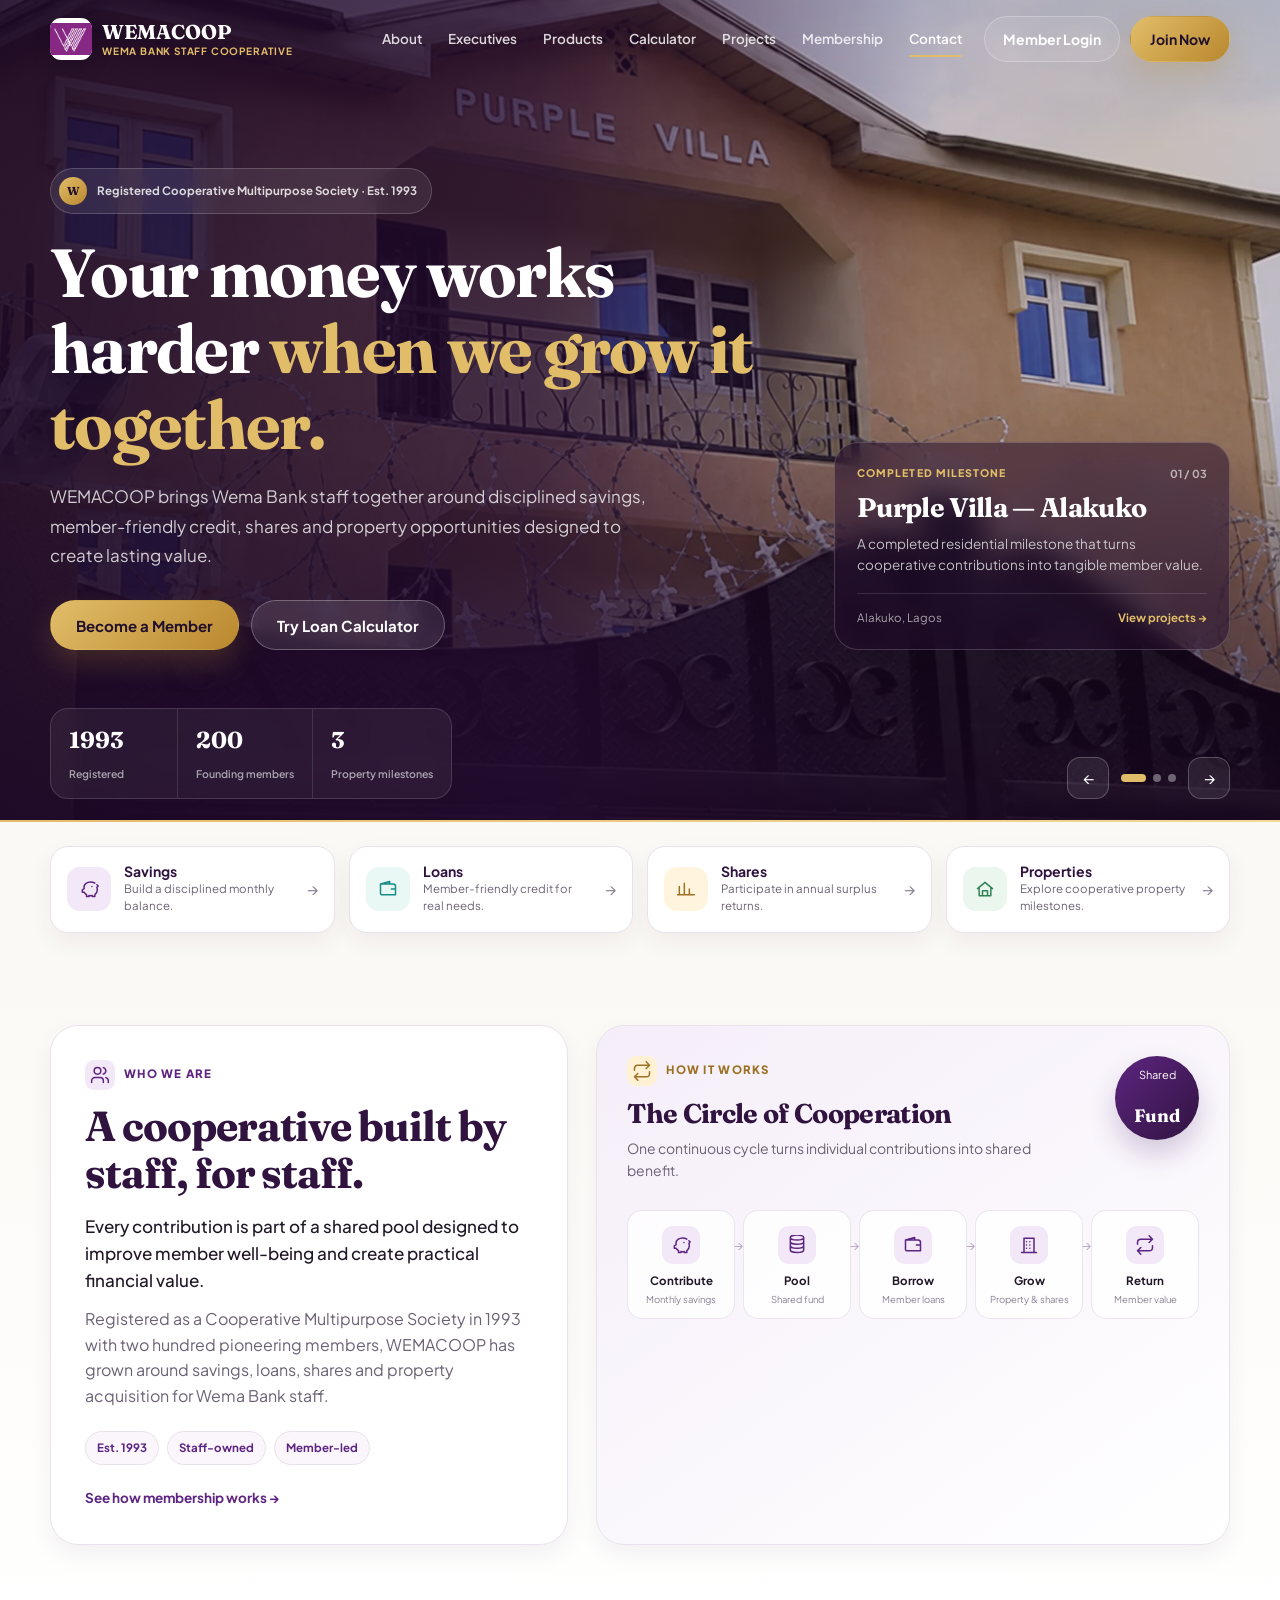
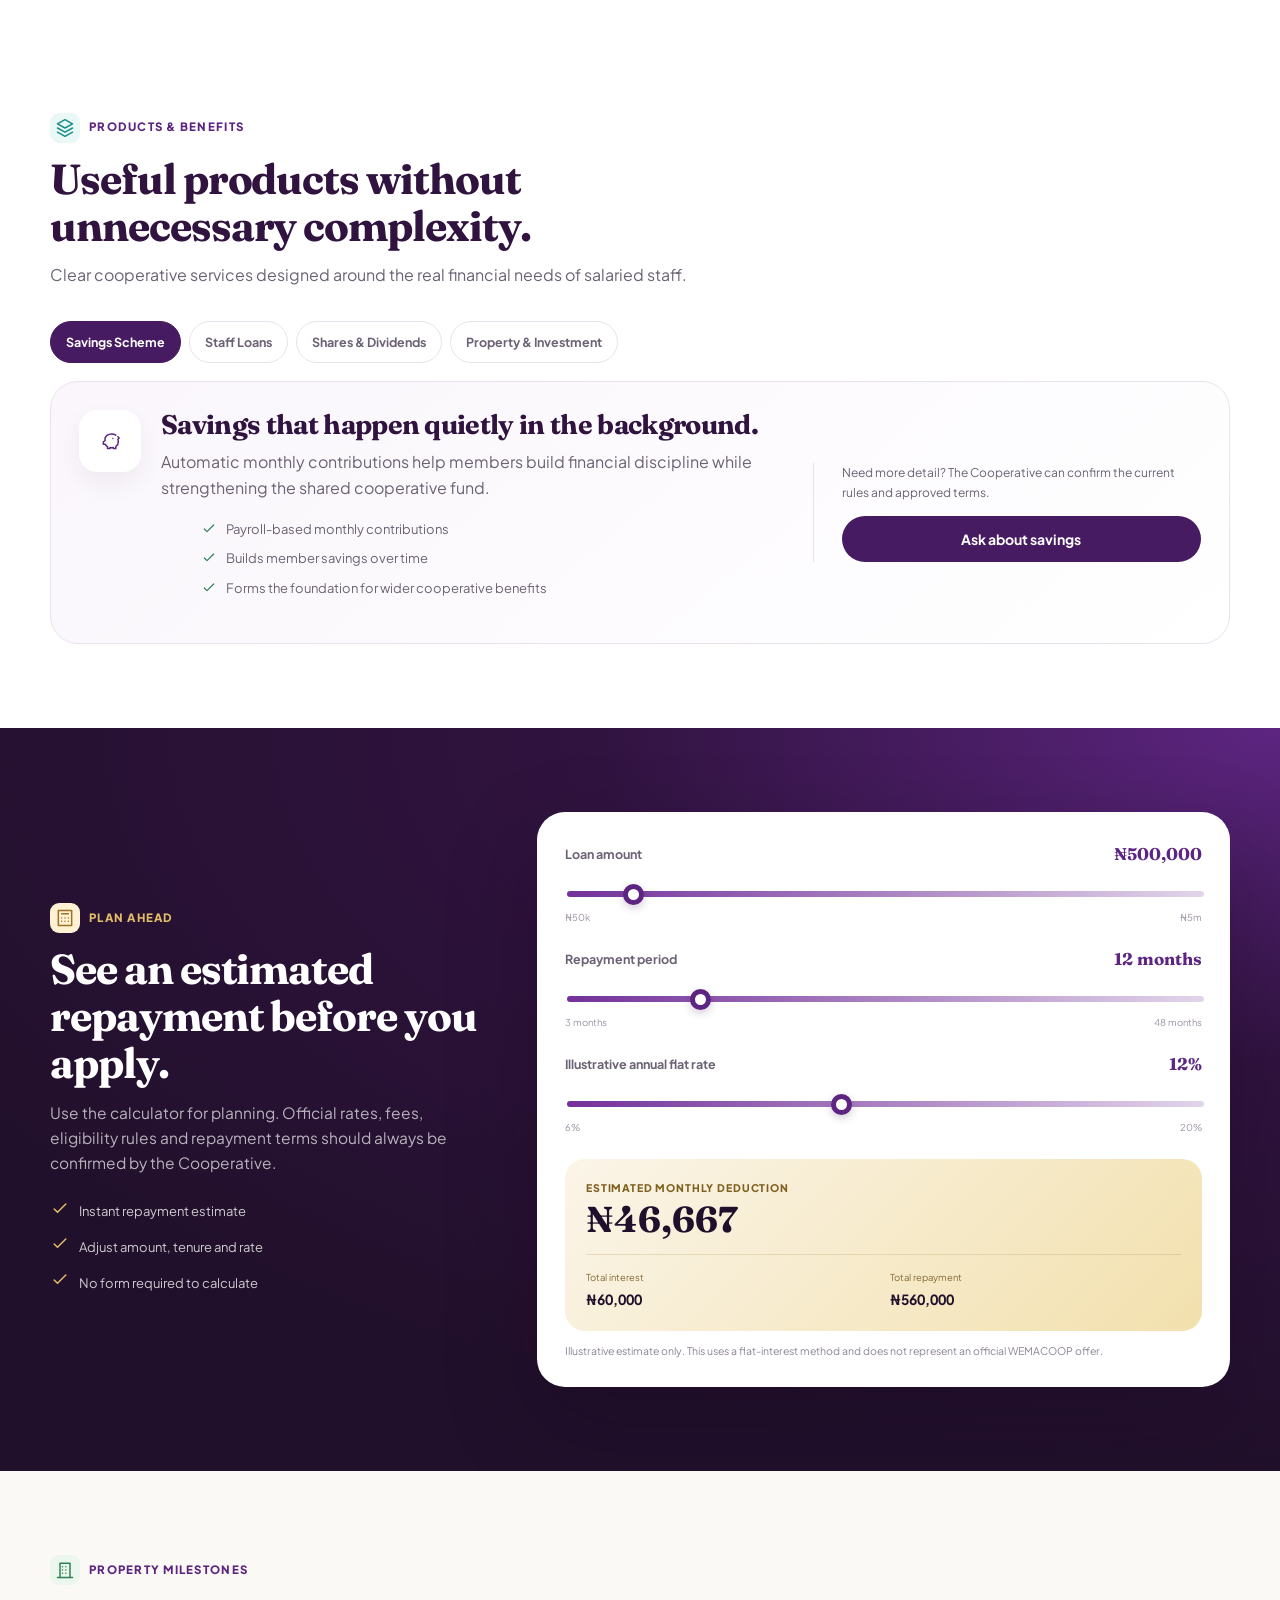
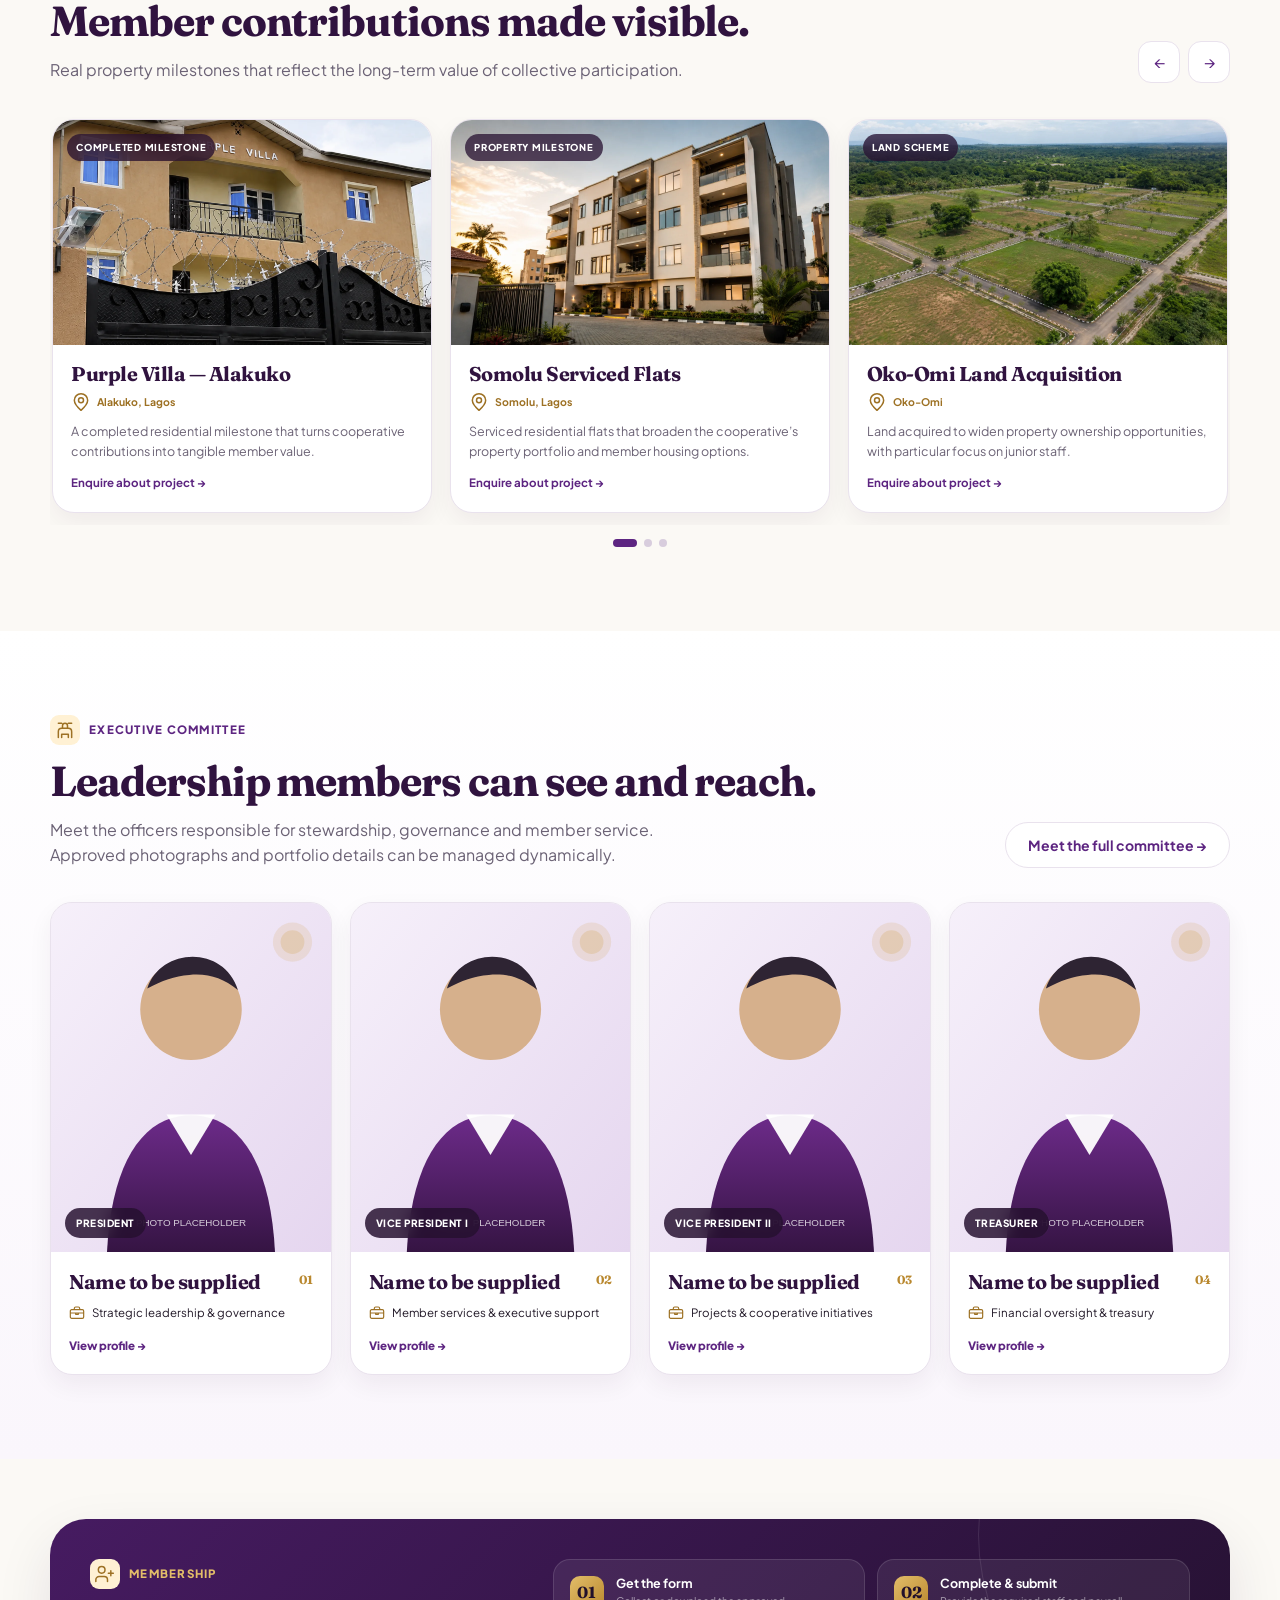
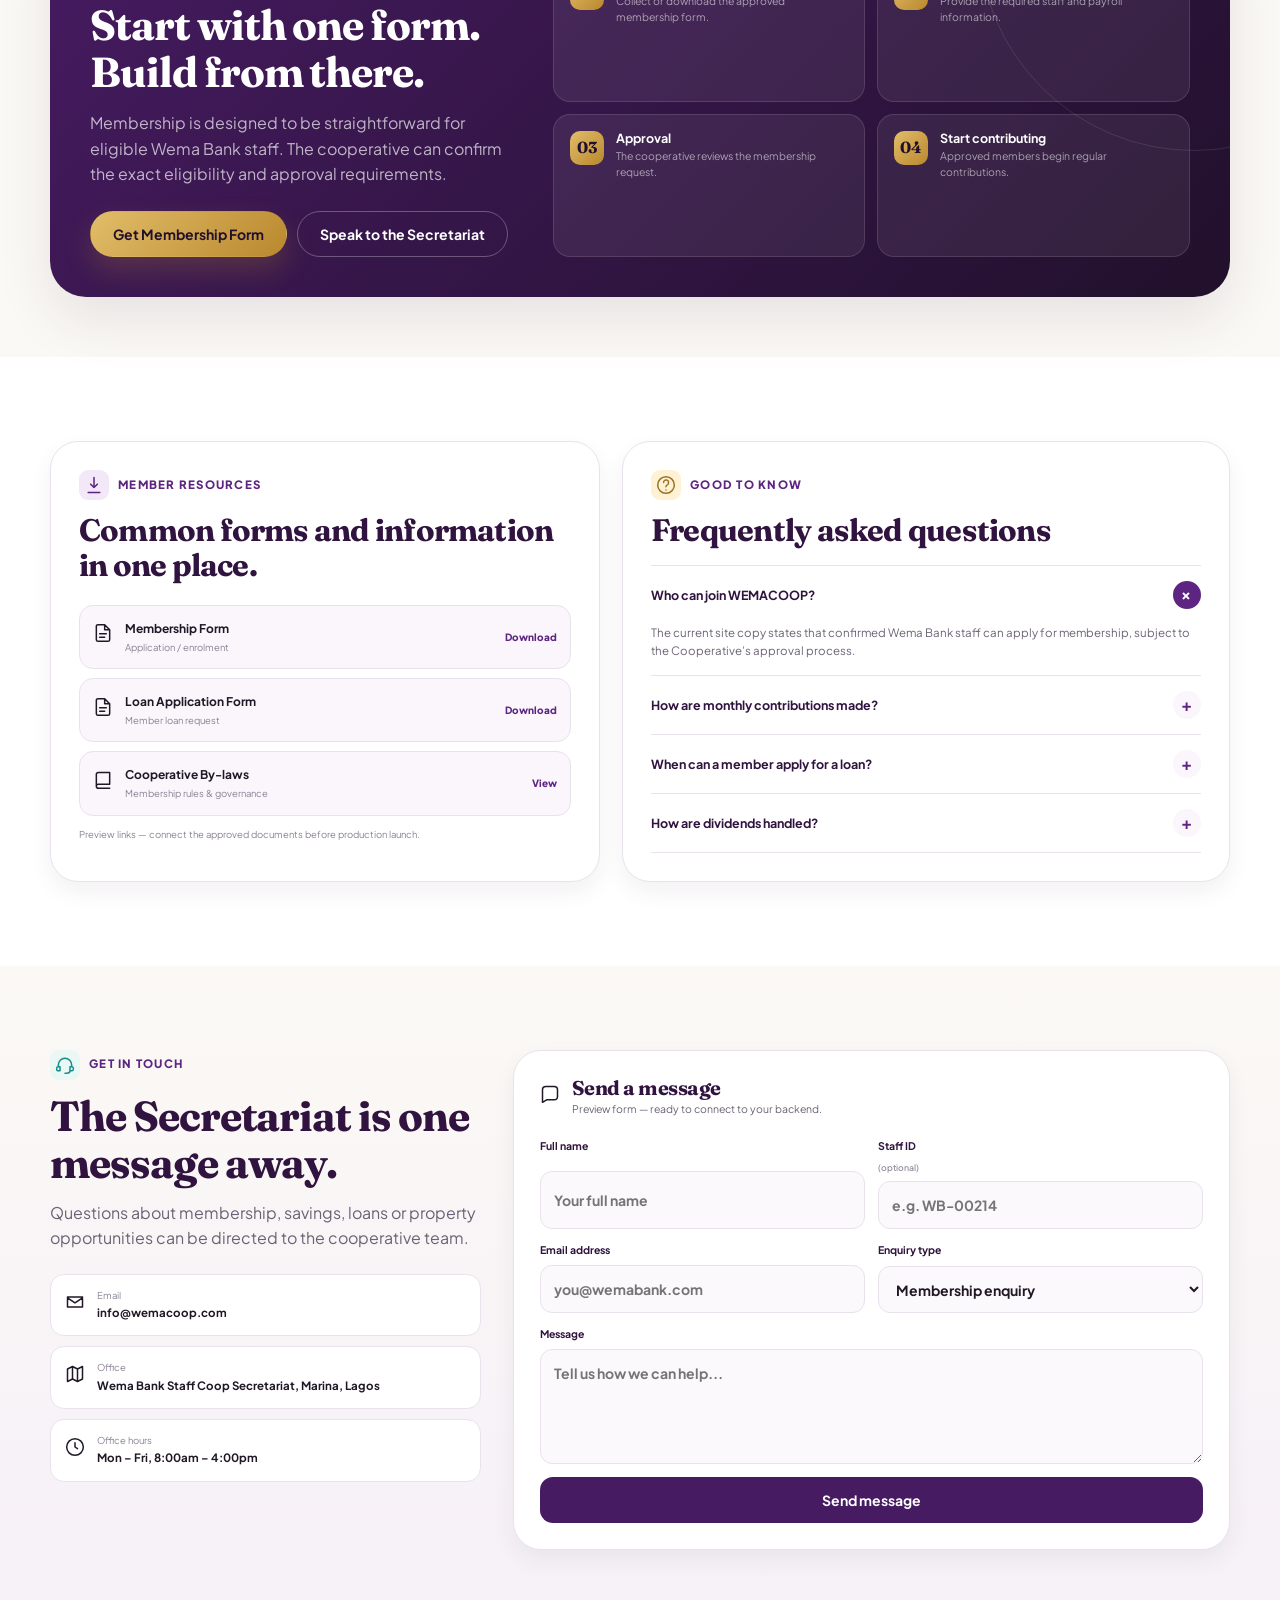
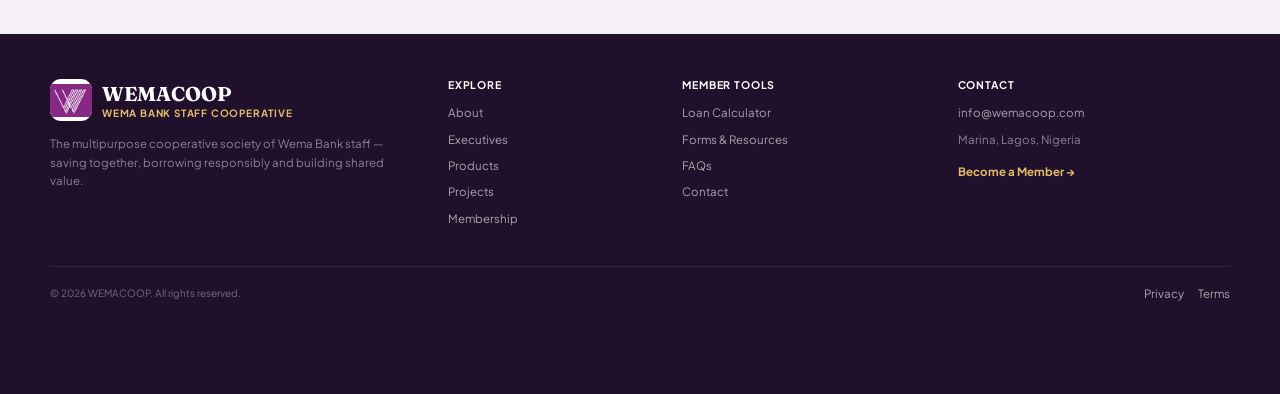
==== commit 90d9229d: "Add files via upload" ====
--- a/index.html
+++ b/index.html
@@ -24,6 +24,7 @@
 
       <nav class="desktop-nav" aria-label="Primary navigation">
         <a href="#about">About</a>
+        <a href="#executives">Executives</a>
         <a href="#products">Products</a>
         <a href="#calculator">Calculator</a>
         <a href="#projects">Projects</a>
@@ -51,12 +52,13 @@
     </div>
     <nav class="drawer-nav" aria-label="Mobile navigation">
       <a href="#about"><span>About WEMACOOP</span><em>01</em></a>
-      <a href="#products"><span>Products & Benefits</span><em>02</em></a>
-      <a href="#calculator"><span>Loan Calculator</span><em>03</em></a>
-      <a href="#projects"><span>Property Projects</span><em>04</em></a>
-      <a href="#membership"><span>Membership</span><em>05</em></a>
-      <a href="#resources"><span>Resources & FAQs</span><em>06</em></a>
-      <a href="#contact"><span>Contact</span><em>07</em></a>
+      <a href="#executives"><span>Executive Committee</span><em>02</em></a>
+      <a href="#products"><span>Products & Benefits</span><em>03</em></a>
+      <a href="#calculator"><span>Loan Calculator</span><em>04</em></a>
+      <a href="#projects"><span>Property Projects</span><em>05</em></a>
+      <a href="#membership"><span>Membership</span><em>06</em></a>
+      <a href="#resources"><span>Resources & FAQs</span><em>07</em></a>
+      <a href="#contact"><span>Contact</span><em>08</em></a>
     </nav>
     <div class="drawer-actions">
       <a class="btn btn-outline-light" href="#contact">Member Login</a>
@@ -209,6 +211,24 @@
       </div>
     </section>
 
+    <section class="section executives-section" id="executives" aria-labelledby="executivesTitle">
+      <div class="container">
+        <div class="section-heading split reveal">
+          <div>
+            <div class="section-label"><span class="section-icon icon-gold" data-icon="leadership"></span>Executive Committee</div>
+            <h2 id="executivesTitle">Leadership members can see and reach.</h2>
+            <p>Meet the officers responsible for stewardship, governance and member service. Approved photographs and portfolio details can be managed dynamically.</p>
+          </div>
+          <a class="btn btn-outline executive-all-link" href="leadership.html">Meet the full committee →</a>
+        </div>
+        <div class="executive-track" id="executiveTrack" aria-live="polite"></div>
+        <div class="executive-footer">
+          <div class="executive-dots" id="executiveDots" aria-label="Executive carousel pagination"></div>
+          <a class="text-link mobile-executive-link" href="leadership.html">View all executives →</a>
+        </div>
+      </div>
+    </section>
+
     <section class="section membership-section" id="membership">
       <div class="container membership-card reveal">
         <div class="membership-copy">
@@ -285,7 +305,7 @@
         </a>
         <p>The multipurpose cooperative society of Wema Bank staff — saving together, borrowing responsibly and building shared value.</p>
       </div>
-      <div><h3>Explore</h3><a href="#about">About</a><a href="#products">Products</a><a href="#projects">Projects</a><a href="#membership">Membership</a></div>
+      <div><h3>Explore</h3><a href="#about">About</a><a href="leadership.html">Executives</a><a href="#products">Products</a><a href="#projects">Projects</a><a href="#membership">Membership</a></div>
       <div><h3>Member tools</h3><a href="#calculator">Loan Calculator</a><a href="#resources">Forms & Resources</a><a href="#resources">FAQs</a><a href="#contact">Contact</a></div>
       <div><h3>Contact</h3><a href="mailto:info@wemacoop.com">info@wemacoop.com</a><p>Marina, Lagos, Nigeria</p><a class="footer-cta" href="#membership">Become a Member →</a></div>
     </div>
@@ -302,6 +322,7 @@
 
   <button class="to-top" id="toTop" type="button" aria-label="Back to top">↑</button>
   <div class="toast" id="toast" role="status" aria-live="polite"></div>
+  <script src="executives.js"></script>
   <script src="app.js"></script>
 </body>
 </html>
--- a/styles.css
+++ b/styles.css
@@ -123,3 +123,80 @@
 
 @media(prefers-reduced-motion:reduce){html{scroll-behavior:auto}.reveal{opacity:1;transform:none;transition:none}.hero-slide,.project-card,.quick-card,.btn{transition:none}.hero-progress span.animate{animation:none;width:100%}}
 :focus-visible{outline:3px solid var(--gold-400);outline-offset:3px;border-radius:5px}
+
+/* ===================== EXECUTIVE COMMITTEE ===================== */
+.executives-section{background:linear-gradient(180deg,#fff 0%,var(--purple-50) 100%)}
+.executives-section .section-heading{align-items:flex-end}
+.executive-all-link{align-self:flex-end;flex:0 0 auto}
+.executive-track{display:grid;grid-template-columns:repeat(4,minmax(0,1fr));gap:18px}
+.executive-card{min-width:0;background:#fff;border:1px solid var(--line);border-radius:22px;overflow:hidden;box-shadow:var(--shadow-sm);transition:transform .22s ease,box-shadow .22s ease,border-color .22s ease}
+.executive-card:hover{transform:translateY(-4px);box-shadow:var(--shadow-md);border-color:transparent}
+.executive-photo{position:relative;aspect-ratio:4/5;overflow:hidden;background:#eee7f2}
+.executive-photo img{width:100%;height:100%;object-fit:cover;object-position:center top;transition:transform .45s ease}
+.executive-card:hover .executive-photo img{transform:scale(1.025)}
+.executive-role{position:absolute;left:14px;bottom:14px;max-width:calc(100% - 28px);padding:7px 11px;border-radius:999px;background:rgba(37,16,47,.84);backdrop-filter:blur(8px);color:#fff;font-size:10px;font-weight:800;letter-spacing:.05em;text-transform:uppercase}
+.executive-body{position:relative;padding:18px}
+.executive-index{position:absolute;right:18px;top:18px;color:var(--gold-600);font-family:'Fraunces',serif;font-size:12px;font-weight:700}
+.executive-body h3{padding-right:34px;font-size:20px;line-height:1.2}
+.executive-portfolio{display:flex;gap:7px;align-items:flex-start;margin-top:10px;color:var(--ink-soft);font-size:11.5px;line-height:1.5}
+.executive-portfolio svg{width:16px;height:16px;color:var(--gold-700);flex:0 0 auto;margin-top:1px}
+.executive-body>a{display:inline-flex;margin-top:15px;color:var(--purple-700);font-size:11.5px;font-weight:800}
+.executive-footer{display:none;align-items:center;justify-content:space-between;gap:18px;margin-top:14px}
+.executive-dots{display:flex;gap:7px}
+.executive-dots button{width:8px;height:8px;padding:0;border:0;border-radius:999px;background:#d8cddd;transition:.2s}
+.executive-dots button.active{width:24px;background:var(--purple-700)}
+.mobile-executive-link{display:none;margin-top:0}
+
+/* Leadership page */
+.leadership-page{background:var(--cream)}
+.leadership-hero{padding:142px 0 74px;background:radial-gradient(90% 130% at 80% 0%,rgba(203,156,62,.16),transparent 55%),linear-gradient(135deg,var(--purple-800),var(--purple-950));color:#fff}
+.leadership-hero .section-label{color:var(--gold-300)}
+.leadership-hero h1{max-width:800px;color:#fff;font-size:clamp(42px,6vw,70px);line-height:1.02}
+.leadership-hero p{max-width:680px;margin-top:18px;color:rgba(255,255,255,.72);font-size:16px}
+.leadership-hero-actions{display:flex;gap:10px;flex-wrap:wrap;margin-top:26px}
+.leadership-note{margin-top:24px;display:inline-flex;gap:9px;align-items:flex-start;max-width:700px;padding:12px 15px;border:1px solid rgba(255,255,255,.14);border-radius:14px;background:rgba(255,255,255,.06);color:rgba(255,255,255,.67);font-size:11.5px;line-height:1.55}
+.leadership-note svg{width:18px;height:18px;flex:0 0 auto;color:var(--gold-300)}
+.leadership-grid{display:grid;grid-template-columns:repeat(4,minmax(0,1fr));gap:20px}
+.leadership-profile{scroll-margin-top:100px;background:#fff;border:1px solid var(--line);border-radius:22px;overflow:hidden;box-shadow:var(--shadow-sm)}
+.leadership-profile:target{outline:3px solid rgba(203,156,62,.45);outline-offset:4px}
+.leadership-profile .executive-photo{aspect-ratio:4/5}
+.leadership-profile-body{padding:20px}
+.leadership-profile-body .executive-role-label{display:block;color:var(--gold-700);font-size:10px;text-transform:uppercase;letter-spacing:.08em;font-weight:800}
+.leadership-profile-body h2{margin-top:6px;font-size:22px}
+.leadership-profile-body h3{margin-top:14px;font-family:'Plus Jakarta Sans',sans-serif;letter-spacing:0;font-size:11px;text-transform:uppercase;color:var(--purple-700)}
+.leadership-profile-body p{margin-top:6px;font-size:12px;line-height:1.65}
+.leadership-page .site-header{background:rgba(37,16,47,.96)}
+.leadership-page .site-header.scrolled{background:rgba(37,16,47,.96)}
+
+@media(max-width:1080px){
+  .executive-track{grid-template-columns:repeat(2,minmax(0,1fr))}
+  .leadership-grid{grid-template-columns:repeat(3,minmax(0,1fr))}
+}
+@media(max-width:720px){
+  .executives-section .section-heading.split{display:block}
+  .executive-all-link{display:none}
+  .executive-track{display:flex;gap:12px;overflow-x:auto;scroll-snap-type:x mandatory;scrollbar-width:none;padding:2px 2px 10px}
+  .executive-track::-webkit-scrollbar{display:none}
+  .executive-card{flex:0 0 78%;scroll-snap-align:start}
+  .executive-footer{display:flex}
+  .mobile-executive-link{display:inline-flex}
+  .leadership-hero{padding:118px 0 58px}
+  .leadership-grid{grid-template-columns:repeat(2,minmax(0,1fr));gap:13px}
+  .leadership-profile-body{padding:15px}
+  .leadership-profile-body h2{font-size:18px}
+}
+@media(max-width:440px){
+  .executive-card{flex-basis:84%}
+  .leadership-grid{grid-template-columns:1fr}
+}
+
+#executives{scroll-margin-top:90px}
+
+/* Executive section utility refinements */
+.btn-outline{color:var(--purple-700);border-color:var(--line);background:#fff}
+.btn-outline:hover{border-color:var(--purple-500);background:var(--purple-50)}
+@media(max-width:1200px) and (min-width:1081px){
+  .desktop-nav{display:none}
+  .header-login{display:none}
+  .menu-button{display:block}
+}
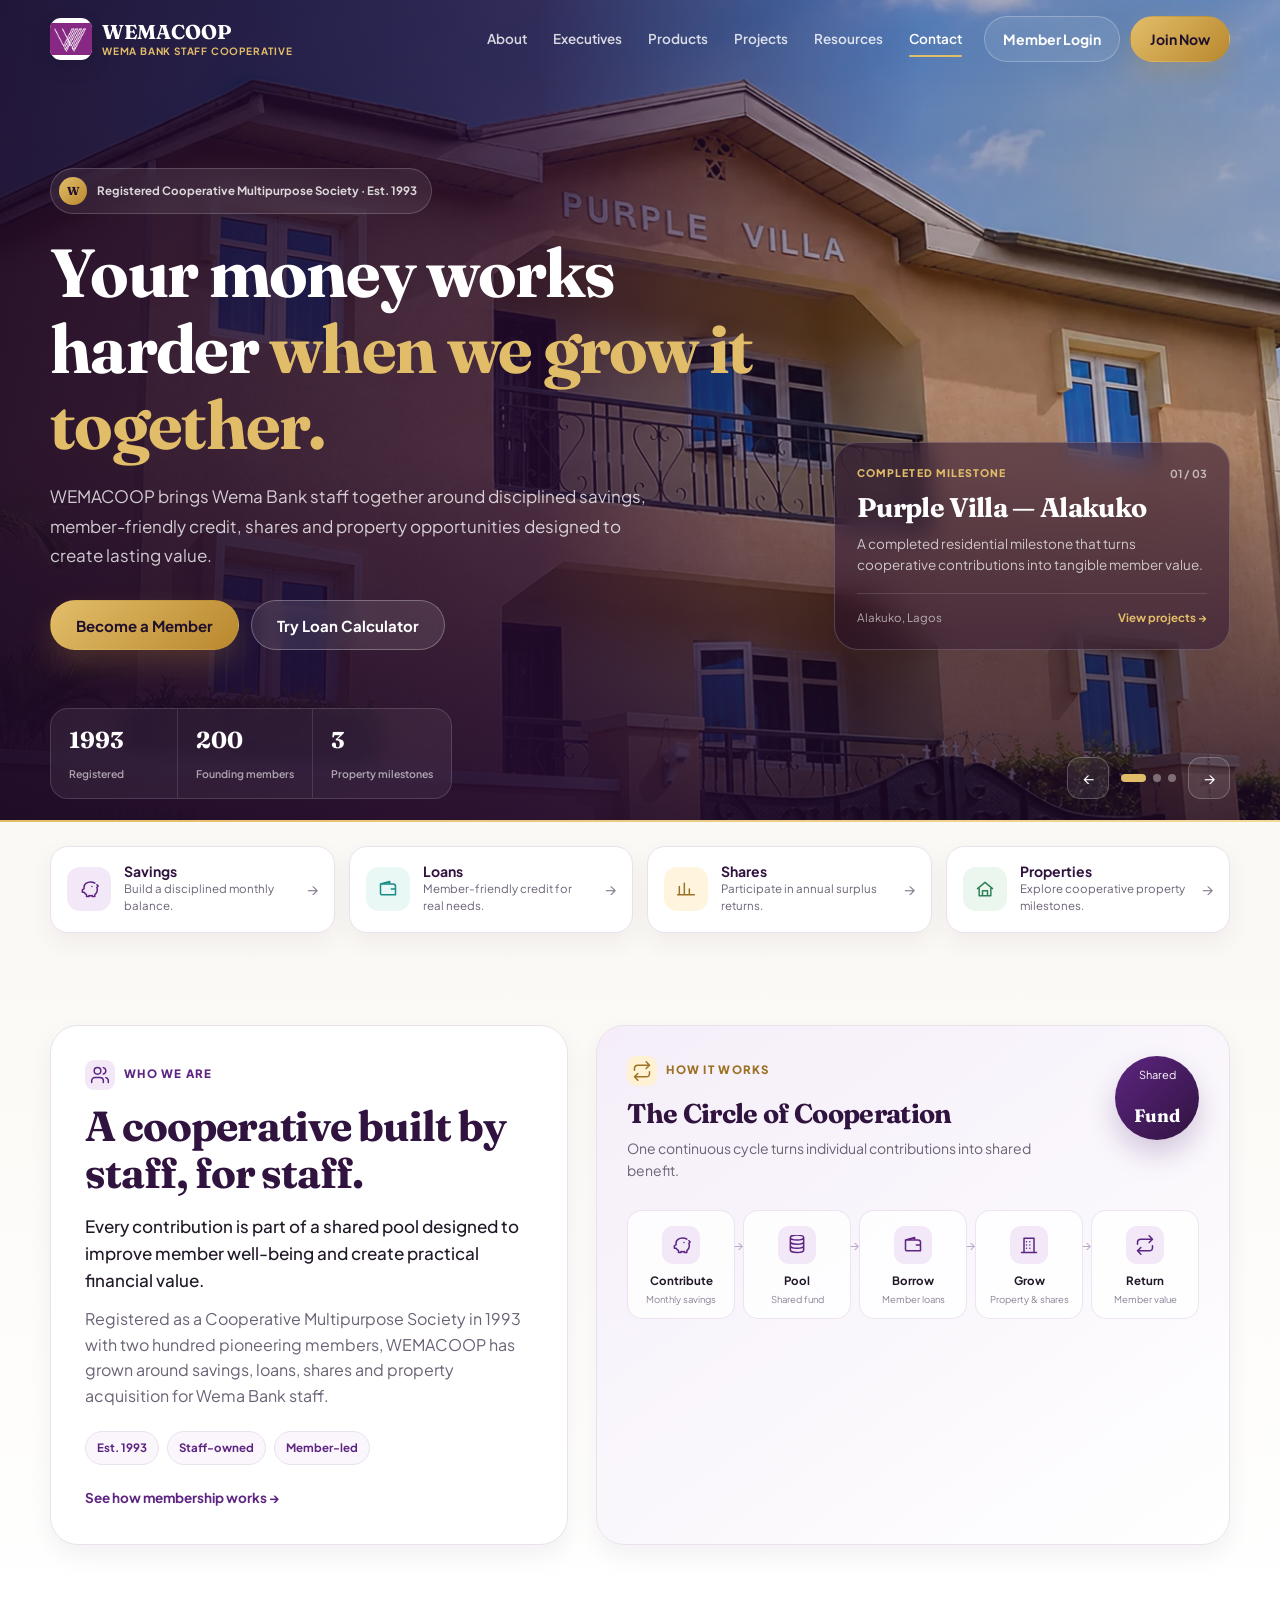
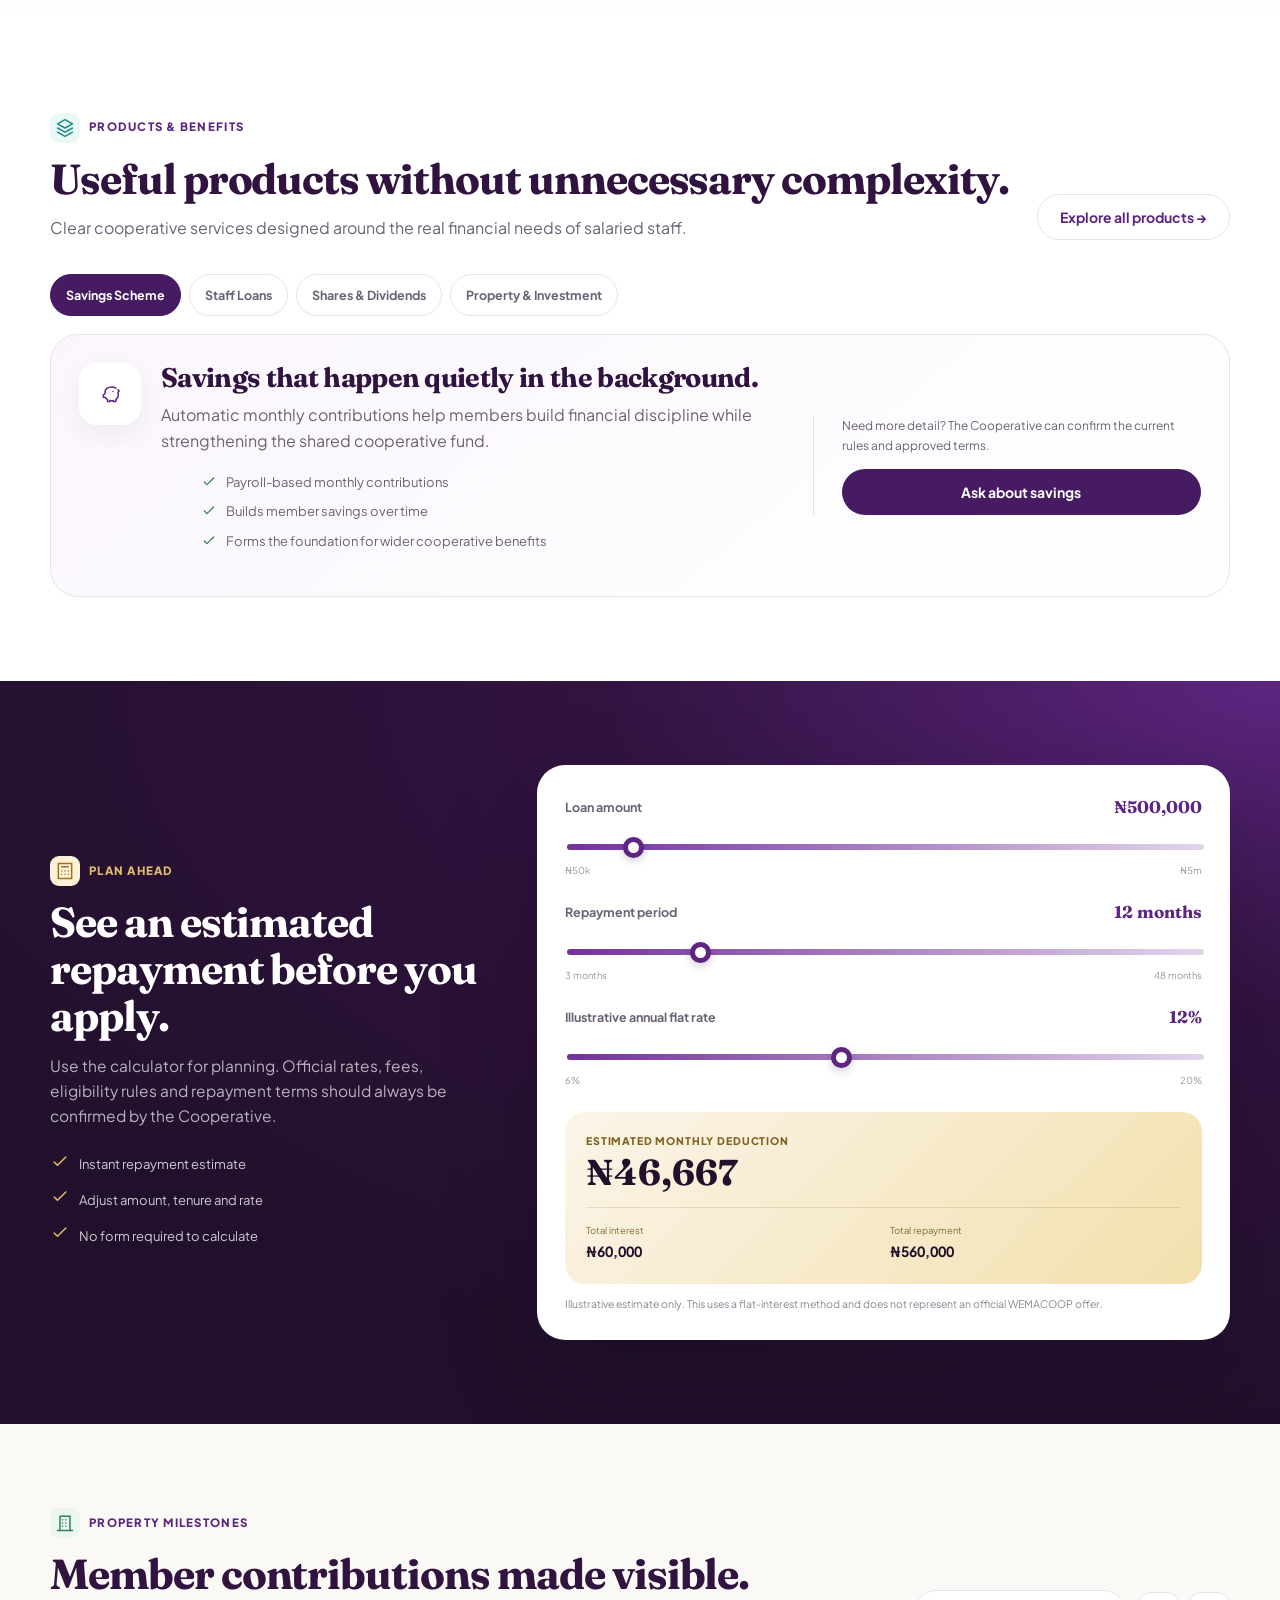
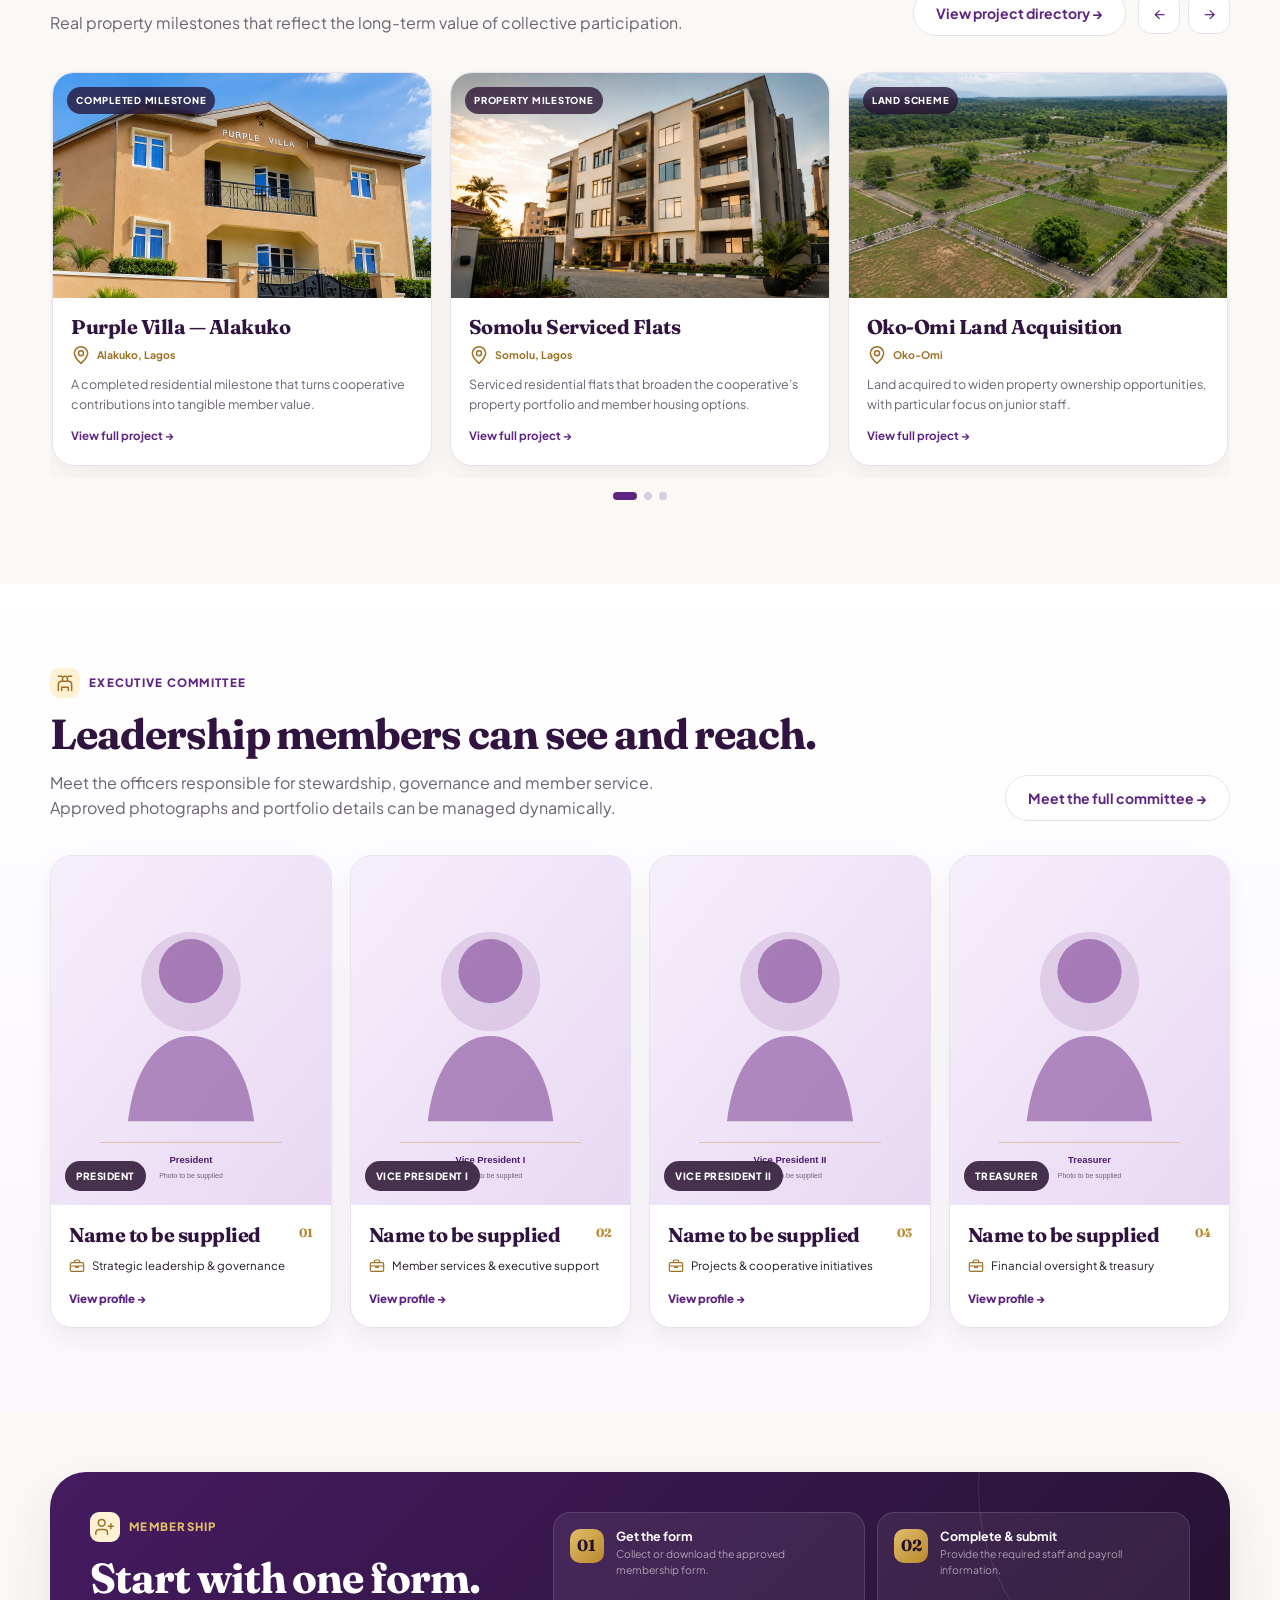
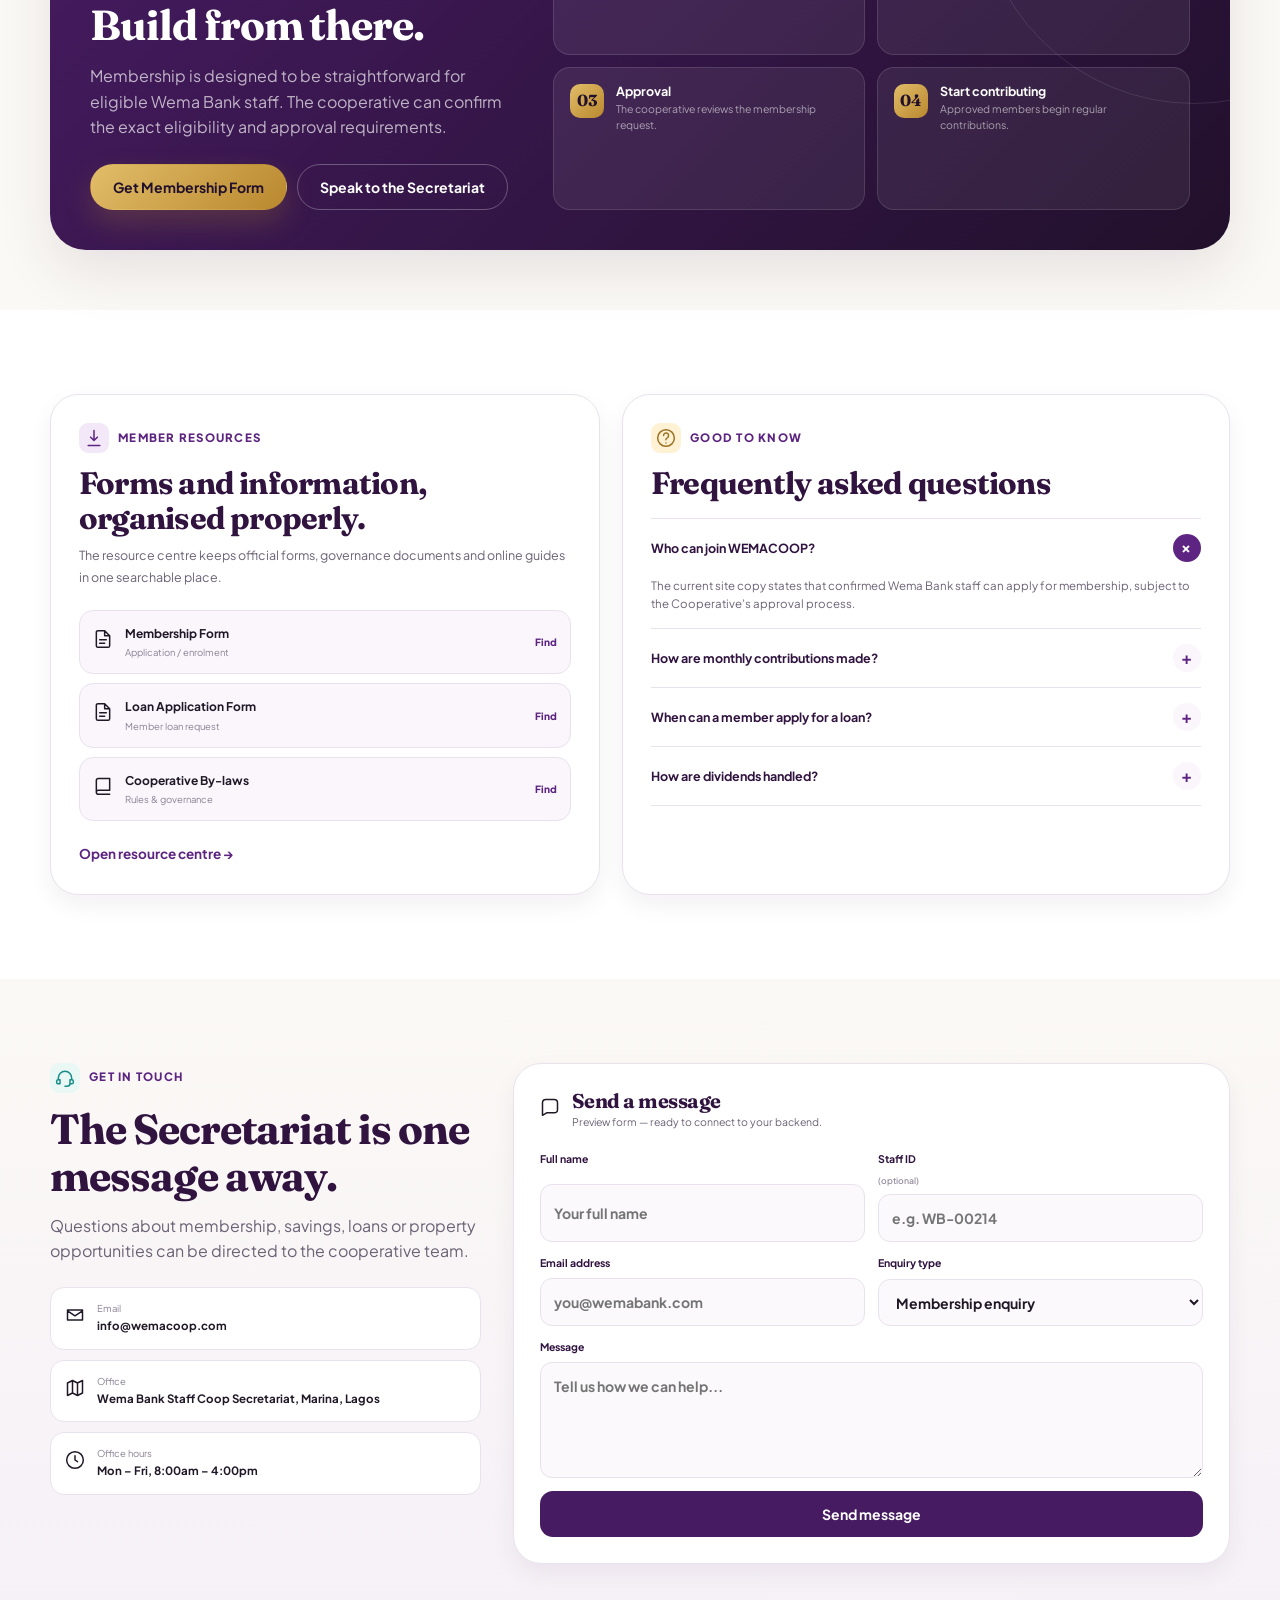
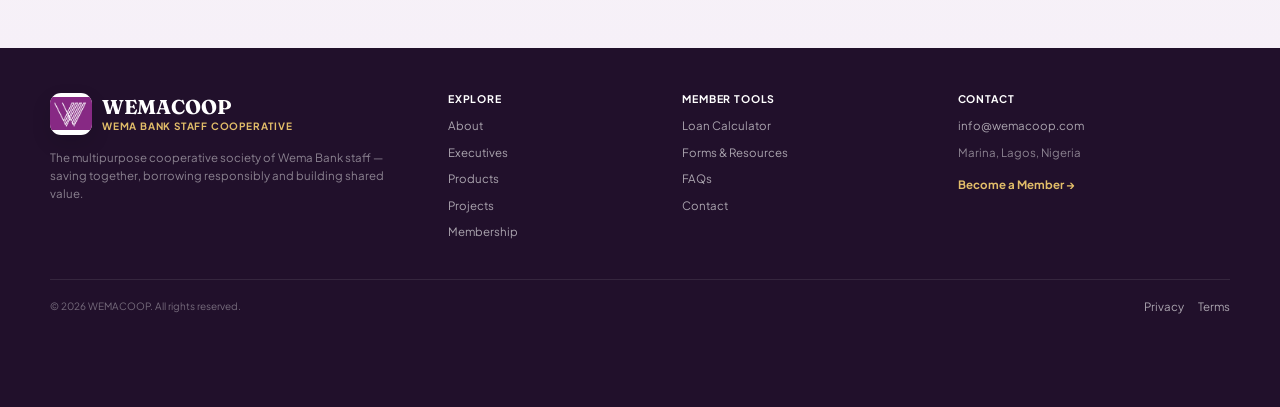
==== commit 3599ad76: "Add files via upload" ====
--- a/index.html
+++ b/index.html
@@ -24,11 +24,10 @@
 
       <nav class="desktop-nav" aria-label="Primary navigation">
         <a href="#about">About</a>
-        <a href="#executives">Executives</a>
-        <a href="#products">Products</a>
-        <a href="#calculator">Calculator</a>
-        <a href="#projects">Projects</a>
-        <a href="#membership">Membership</a>
+        <a href="leadership.html">Executives</a>
+        <a href="products.html">Products</a>
+        <a href="projects.html">Projects</a>
+        <a href="resources.html">Resources</a>
         <a href="#contact">Contact</a>
       </nav>
 
@@ -52,12 +51,12 @@
     </div>
     <nav class="drawer-nav" aria-label="Mobile navigation">
       <a href="#about"><span>About WEMACOOP</span><em>01</em></a>
-      <a href="#executives"><span>Executive Committee</span><em>02</em></a>
-      <a href="#products"><span>Products & Benefits</span><em>03</em></a>
+      <a href="leadership.html"><span>Executive Committee</span><em>02</em></a>
+      <a href="products.html"><span>Products & Benefits</span><em>03</em></a>
       <a href="#calculator"><span>Loan Calculator</span><em>04</em></a>
-      <a href="#projects"><span>Property Projects</span><em>05</em></a>
+      <a href="projects.html"><span>Property Projects</span><em>05</em></a>
       <a href="#membership"><span>Membership</span><em>06</em></a>
-      <a href="#resources"><span>Resources & FAQs</span><em>07</em></a>
+      <a href="resources.html"><span>Resources & Downloads</span><em>07</em></a>
       <a href="#contact"><span>Contact</span><em>08</em></a>
     </nav>
     <div class="drawer-actions">
@@ -91,7 +90,7 @@
           </div>
           <h2 id="heroProjectTitle">Purple Villa — Alakuko</h2>
           <p id="heroProjectText">A completed residential milestone that turns cooperative contributions into tangible member value.</p>
-          <div class="project-meta"><span id="heroProjectLocation">Alakuko, Lagos</span><a href="#projects">View projects →</a></div>
+          <div class="project-meta"><span id="heroProjectLocation">Alakuko, Lagos</span><a href="projects.html">View projects →</a></div>
         </div>
       </div>
 
@@ -143,10 +142,13 @@
 
     <section class="section products-section" id="products">
       <div class="container">
-        <div class="section-heading reveal">
-          <div class="section-label"><span class="section-icon icon-teal" data-icon="layers"></span>Products & benefits</div>
-          <h2>Useful products without unnecessary complexity.</h2>
-          <p>Clear cooperative services designed around the real financial needs of salaried staff.</p>
+        <div class="section-heading split reveal">
+          <div>
+            <div class="section-label"><span class="section-icon icon-teal" data-icon="layers"></span>Products & benefits</div>
+            <h2>Useful products without unnecessary complexity.</h2>
+            <p>Clear cooperative services designed around the real financial needs of salaried staff.</p>
+          </div>
+          <a class="btn btn-outline desktop-only" href="products.html">Explore all products →</a>
         </div>
         <div class="product-tabs" id="productTabs" role="tablist" aria-label="WEMACOOP products"></div>
         <div class="product-panel reveal" id="productPanel" role="tabpanel"></div>
@@ -204,7 +206,7 @@
             <h2>Member contributions made visible.</h2>
             <p>Real property milestones that reflect the long-term value of collective participation.</p>
           </div>
-          <div class="project-nav desktop-only"><button id="projectPrev" type="button" aria-label="Previous project">←</button><button id="projectNext" type="button" aria-label="Next project">→</button></div>
+          <div class="project-heading-actions desktop-only"><a class="btn btn-outline" href="projects.html">View project directory →</a><div class="project-nav"><button id="projectPrev" type="button" aria-label="Previous project">←</button><button id="projectNext" type="button" aria-label="Next project">→</button></div></div>
         </div>
         <div class="project-track" id="projectTrack"></div>
         <div class="project-dots" id="projectDots"></div>
@@ -236,7 +238,7 @@
           <h2>Start with one form. Build from there.</h2>
           <p>Membership is designed to be straightforward for eligible Wema Bank staff. The cooperative can confirm the exact eligibility and approval requirements.</p>
           <div class="membership-actions">
-            <a class="btn btn-gold" href="#resources">Get Membership Form</a>
+            <a class="btn btn-gold" href="resources.html#directory">Get Membership Form</a>
             <a class="btn btn-outline-light" href="#contact">Speak to the Secretariat</a>
           </div>
         </div>
@@ -248,13 +250,14 @@
       <div class="container resources-layout">
         <div class="resources-card reveal">
           <div class="section-label"><span class="section-icon icon-purple" data-icon="download"></span>Member resources</div>
-          <h2>Common forms and information in one place.</h2>
+          <h2>Forms and information, organised properly.</h2>
+          <p class="resource-preview-copy">The resource centre keeps official forms, governance documents and online guides in one searchable place.</p>
           <div class="resource-list">
-            <button class="resource-item" type="button" data-demo-resource><span data-icon="file"></span><span><strong>Membership Form</strong><small>Application / enrolment</small></span><em>Download</em></button>
-            <button class="resource-item" type="button" data-demo-resource><span data-icon="file"></span><span><strong>Loan Application Form</strong><small>Member loan request</small></span><em>Download</em></button>
-            <button class="resource-item" type="button" data-demo-resource><span data-icon="book"></span><span><strong>Cooperative By-laws</strong><small>Membership rules & governance</small></span><em>View</em></button>
-          </div>
-          <p class="preview-note">Preview links — connect the approved documents before production launch.</p>
+            <a class="resource-item" href="resources.html#directory"><span data-icon="file"></span><span><strong>Membership Form</strong><small>Application / enrolment</small></span><em>Find</em></a>
+            <a class="resource-item" href="resources.html#directory"><span data-icon="file"></span><span><strong>Loan Application Form</strong><small>Member loan request</small></span><em>Find</em></a>
+            <a class="resource-item" href="resources.html#directory"><span data-icon="book"></span><span><strong>Cooperative By-laws</strong><small>Rules & governance</small></span><em>Find</em></a>
+          </div>
+          <a class="text-link" href="resources.html">Open resource centre →</a>
         </div>
 
         <div class="faq-card reveal">
@@ -305,8 +308,8 @@
         </a>
         <p>The multipurpose cooperative society of Wema Bank staff — saving together, borrowing responsibly and building shared value.</p>
       </div>
-      <div><h3>Explore</h3><a href="#about">About</a><a href="leadership.html">Executives</a><a href="#products">Products</a><a href="#projects">Projects</a><a href="#membership">Membership</a></div>
-      <div><h3>Member tools</h3><a href="#calculator">Loan Calculator</a><a href="#resources">Forms & Resources</a><a href="#resources">FAQs</a><a href="#contact">Contact</a></div>
+      <div><h3>Explore</h3><a href="#about">About</a><a href="leadership.html">Executives</a><a href="products.html">Products</a><a href="projects.html">Projects</a><a href="#membership">Membership</a></div>
+      <div><h3>Member tools</h3><a href="#calculator">Loan Calculator</a><a href="resources.html">Forms & Resources</a><a href="#resources">FAQs</a><a href="#contact">Contact</a></div>
       <div><h3>Contact</h3><a href="mailto:info@wemacoop.com">info@wemacoop.com</a><p>Marina, Lagos, Nigeria</p><a class="footer-cta" href="#membership">Become a Member →</a></div>
     </div>
     <div class="container footer-bottom"><span>© <span id="year"></span> WEMACOOP. All rights reserved.</span><div><a href="#">Privacy</a><a href="#">Terms</a></div></div>
@@ -314,9 +317,9 @@
 
   <nav class="mobile-dock" aria-label="Mobile quick navigation">
     <a href="#home" class="dock-item active" data-dock><span data-icon="home"></span><small>Home</small></a>
-    <a href="#products" class="dock-item" data-dock><span data-icon="layers"></span><small>Products</small></a>
+    <a href="products.html" class="dock-item"><span data-icon="layers"></span><small>Products</small></a>
     <a href="#calculator" class="dock-item dock-fab" data-dock><span class="dock-fab-circle" data-icon="calculator"></span><small>Calculate</small></a>
-    <a href="#projects" class="dock-item" data-dock><span data-icon="building"></span><small>Projects</small></a>
+    <a href="projects.html" class="dock-item"><span data-icon="building"></span><small>Projects</small></a>
     <a href="#contact" class="dock-item" data-dock><span data-icon="headset"></span><small>Contact</small></a>
   </nav>
 
--- a/styles.css
+++ b/styles.css
@@ -200,3 +200,85 @@
   .header-login{display:none}
   .menu-button{display:block}
 }
+
+/* ===================== INTERNAL PRODUCT / PROJECT PAGES ===================== */
+.internal-page{background:var(--cream)}
+.internal-page .site-header{background:rgba(33,16,43,.82);backdrop-filter:blur(10px)}
+.internal-hero{position:relative;overflow:hidden;padding:148px 0 82px;background:radial-gradient(75% 120% at 90% 0%,rgba(226,189,105,.20),transparent 52%),linear-gradient(135deg,var(--purple-800),var(--purple-950));color:#fff}
+.internal-hero::after{content:'';position:absolute;inset:auto -90px -170px auto;width:430px;height:430px;border:1px solid rgba(255,255,255,.10);border-radius:50%}
+.internal-hero .container{position:relative;z-index:2}
+.internal-breadcrumb{display:flex;align-items:center;gap:8px;margin-bottom:22px;font-size:11px;font-weight:700;letter-spacing:.06em;text-transform:uppercase;color:rgba(255,255,255,.58)}
+.internal-breadcrumb a{color:var(--gold-400)}
+.internal-hero-grid{display:grid;grid-template-columns:1.2fr .7fr;gap:56px;align-items:end}
+.internal-hero h1{max-width:820px;color:#fff;font-size:clamp(44px,6vw,72px);line-height:1.02}
+.internal-hero h1 em{font-style:normal;color:var(--gold-400)}
+.internal-hero-copy>p{max-width:680px;margin-top:20px;color:rgba(255,255,255,.74);font-size:16px;line-height:1.75}
+.internal-hero-actions{display:flex;gap:11px;flex-wrap:wrap;margin-top:28px}
+.internal-summary-card{padding:23px;border:1px solid rgba(255,255,255,.16);border-radius:24px;background:rgba(255,255,255,.07);backdrop-filter:blur(12px)}
+.internal-summary-card>span{display:inline-block;color:var(--gold-400);font-size:10px;font-weight:800;letter-spacing:.10em;text-transform:uppercase}
+.internal-summary-card h2{margin-top:8px;color:#fff;font-size:25px}
+.internal-summary-list{display:grid;gap:10px;margin-top:18px}.internal-summary-list li{display:flex;gap:9px;color:rgba(255,255,255,.72);font-size:12px}.internal-summary-list svg{width:16px;height:16px;color:var(--gold-400);flex:0 0 auto;margin-top:2px}
+
+.subnav-strip{position:sticky;top:68px;z-index:60;background:rgba(255,255,255,.94);backdrop-filter:blur(12px);border-bottom:1px solid var(--line)}
+.subnav-inner{display:flex;gap:7px;overflow-x:auto;padding:10px 0;scrollbar-width:none}.subnav-inner::-webkit-scrollbar{display:none}.subnav-inner a{flex:0 0 auto;padding:8px 12px;border-radius:999px;color:var(--muted);font-size:11.5px;font-weight:700}.subnav-inner a:hover{background:var(--purple-50);color:var(--purple-700)}
+
+.family-grid{display:grid;grid-template-columns:repeat(4,minmax(0,1fr));gap:16px}
+.family-card{background:#fff;border:1px solid var(--line);border-radius:22px;padding:23px;box-shadow:var(--shadow-sm);transition:.22s}
+.family-card:hover{transform:translateY(-3px);box-shadow:var(--shadow-md)}
+.family-icon{width:48px;height:48px;border-radius:15px;display:grid;place-items:center}.family-icon svg{width:23px;height:23px}.family-card.tone-purple .family-icon{background:var(--purple-100);color:var(--purple-700)}.family-card.tone-teal .family-icon{background:var(--teal-soft);color:var(--teal)}.family-card.tone-gold .family-icon{background:#fbf3df;color:var(--gold-700)}.family-card.tone-green .family-icon{background:var(--green-soft);color:var(--green)}
+.family-card h3{font-size:21px;margin-top:16px}.family-card>p{font-size:12.5px;margin-top:7px}.family-points{display:grid;gap:8px;margin-top:16px}.family-points li{display:flex;gap:7px;font-size:11px;color:var(--muted)}.family-points svg{width:15px;height:15px;color:var(--green);flex:0 0 auto}.family-note{margin-top:17px;padding-top:14px;border-top:1px solid var(--line);font-size:10.5px!important;color:var(--faint)!important}
+
+.loan-toolbar,.project-toolbar{display:flex;align-items:center;justify-content:space-between;gap:18px;margin-bottom:25px}.filter-tabs{display:flex;gap:8px;flex-wrap:wrap}.filter-tab{min-height:38px;padding:8px 14px;border:1px solid var(--line);border-radius:999px;background:#fff;color:var(--muted);font-size:11.5px;font-weight:700}.filter-tab.active{background:var(--purple-800);border-color:var(--purple-800);color:#fff}.result-count{font-size:11px;color:var(--faint);font-weight:700}
+.loan-grid{display:grid;grid-template-columns:repeat(3,minmax(0,1fr));gap:17px}.loan-card{display:flex;flex-direction:column;min-height:310px;padding:23px;background:#fff;border:1px solid var(--line);border-radius:22px;box-shadow:var(--shadow-sm);transition:.22s}.loan-card:hover{transform:translateY(-3px);box-shadow:var(--shadow-md);border-color:transparent}.loan-card-top{display:flex;align-items:flex-start;justify-content:space-between;gap:12px}.loan-card-icon{width:45px;height:45px;border-radius:14px;display:grid;place-items:center;background:var(--teal-soft);color:var(--teal)}.loan-card-icon svg{width:21px;height:21px}.loan-category{padding:5px 9px;border-radius:999px;background:var(--purple-50);color:var(--purple-700);font-size:9.5px;font-weight:800;letter-spacing:.05em;text-transform:uppercase}.loan-card h3{font-size:21px;margin-top:19px}.loan-tagline{font-size:12.5px;margin-top:7px}.loan-best{display:grid;gap:6px;margin-top:15px}.loan-best li{display:flex;gap:7px;color:var(--muted);font-size:10.5px}.loan-best svg{width:14px;height:14px;color:var(--green);flex:0 0 auto}.loan-card-actions{display:flex;align-items:center;justify-content:space-between;gap:10px;margin-top:auto;padding-top:20px}.loan-card-actions button{border:0;background:none;color:var(--purple-700);font-size:11.5px;font-weight:800;padding:0}.loan-card-actions a{font-size:10.5px;color:var(--faint);font-weight:700}
+
+.application-band{background:linear-gradient(135deg,#fff,var(--purple-50));border-block:1px solid var(--line)}.application-steps{display:grid;grid-template-columns:repeat(4,minmax(0,1fr));gap:1px;margin-top:30px;background:var(--line);border:1px solid var(--line);border-radius:22px;overflow:hidden}.application-step{background:#fff;padding:23px}.application-step>span{width:34px;height:34px;border-radius:10px;display:grid;place-items:center;background:var(--purple-100);color:var(--purple-700);font-family:'Fraunces',serif;font-weight:700}.application-step h3{font-size:16px;margin-top:13px}.application-step p{font-size:11.5px;margin-top:5px}
+
+.notice-panel{display:grid;grid-template-columns:auto 1fr;gap:15px;padding:20px;border:1px solid #eadab4;border-radius:18px;background:#fff9ec}.notice-panel>.notice-icon{width:42px;height:42px;border-radius:13px;display:grid;place-items:center;background:#f6e7bf;color:var(--gold-700)}.notice-panel svg{width:20px;height:20px}.notice-panel h3{font-family:'Plus Jakarta Sans',sans-serif;font-size:13px;letter-spacing:0;color:var(--ink)}.notice-panel p{font-size:11.5px;margin-top:4px}
+
+/* Projects */
+.projects-hero{min-height:560px;display:flex;align-items:flex-end;background-position:center;background-size:cover}.projects-hero::before{content:'';position:absolute;inset:0;background:linear-gradient(90deg,rgba(28,8,38,.92),rgba(32,9,42,.67) 50%,rgba(32,9,42,.24)),linear-gradient(0deg,rgba(22,6,29,.72),transparent 55%)}.projects-hero .container{position:relative;z-index:2;padding-bottom:74px}.projects-hero .internal-hero-copy{max-width:760px}.projects-hero-badge{display:inline-flex;gap:8px;align-items:center;padding:7px 11px;border-radius:999px;background:rgba(255,255,255,.10);border:1px solid rgba(255,255,255,.16);color:rgba(255,255,255,.74);font-size:10.5px;font-weight:700}.projects-hero h1{margin-top:17px}
+.project-directory{display:grid;grid-template-columns:repeat(3,minmax(0,1fr));gap:18px}.directory-card{background:#fff;border:1px solid var(--line);border-radius:24px;overflow:hidden;box-shadow:var(--shadow-sm);transition:.22s}.directory-card:hover{transform:translateY(-4px);box-shadow:var(--shadow-md);border-color:transparent}.directory-media{position:relative;height:270px;overflow:hidden;background:var(--purple-100)}.directory-media img{width:100%;height:100%;object-fit:cover;transition:transform .45s}.directory-card:hover img{transform:scale(1.025)}.directory-status{position:absolute;left:15px;top:15px;padding:6px 10px;border-radius:999px;background:rgba(33,16,43,.82);backdrop-filter:blur(8px);color:#fff;font-size:9.5px;font-weight:800;text-transform:uppercase;letter-spacing:.05em}.directory-body{padding:21px}.directory-body h3{font-size:23px}.directory-subtitle{margin-top:4px;color:var(--gold-700);font-size:10px;font-weight:800;text-transform:uppercase;letter-spacing:.06em}.directory-location{display:flex;align-items:center;gap:6px;margin-top:12px;color:var(--faint);font-size:10.5px;font-weight:700}.directory-location svg{width:15px;height:15px}.directory-body>p{margin-top:12px;font-size:12px}.directory-actions{display:flex;align-items:center;justify-content:space-between;gap:10px;margin-top:19px;padding-top:16px;border-top:1px solid var(--line)}.directory-actions button{border:0;background:transparent;color:var(--purple-700);font-size:11.5px;font-weight:800;padding:0}.directory-actions a{font-size:10.5px;font-weight:700;color:var(--faint)}
+.property-value-grid{display:grid;grid-template-columns:repeat(3,minmax(0,1fr));gap:16px}.property-value-card{padding:24px;border:1px solid var(--line);border-radius:21px;background:#fff}.property-value-icon{width:44px;height:44px;border-radius:14px;display:grid;place-items:center;background:var(--green-soft);color:var(--green)}.property-value-card h3{font-size:18px;margin-top:14px}.property-value-card p{font-size:11.5px;margin-top:6px}
+
+/* reusable detail modal */
+.detail-modal{position:fixed;inset:0;z-index:300;display:grid;place-items:center;padding:20px;background:rgba(18,6,24,.64);opacity:0;visibility:hidden;transition:.22s}.detail-modal.open{opacity:1;visibility:visible}.detail-dialog{position:relative;width:min(760px,100%);max-height:min(88dvh,800px);overflow:auto;background:#fff;border-radius:26px;box-shadow:var(--shadow-lg);transform:translateY(14px) scale(.98);transition:.22s}.detail-modal.open .detail-dialog{transform:none}.detail-close{position:absolute;top:14px;right:14px;z-index:3;width:40px;height:40px;border:1px solid rgba(33,16,43,.08);border-radius:50%;display:grid;place-items:center;background:rgba(255,255,255,.92);color:var(--purple-900)}.detail-close svg{width:18px;height:18px}.detail-media{height:300px;background:var(--purple-100);overflow:hidden}.detail-media img{width:100%;height:100%;object-fit:cover}.detail-content{padding:28px}.detail-kicker{display:inline-block;color:var(--gold-700);font-size:10px;font-weight:800;text-transform:uppercase;letter-spacing:.08em}.detail-content h2{font-size:32px;margin-top:6px}.detail-content>p{font-size:13px;margin-top:10px}.detail-list{display:grid;gap:8px;margin-top:18px}.detail-list li{display:flex;gap:8px;font-size:11.5px;color:var(--muted)}.detail-list svg{width:15px;height:15px;color:var(--green);flex:0 0 auto}.detail-terms{margin-top:20px;padding:14px;border-radius:14px;background:var(--purple-50);color:var(--muted);font-size:10.5px}.detail-actions{display:flex;gap:10px;flex-wrap:wrap;margin-top:21px}
+
+.internal-footer-note{padding:18px 0;border-top:1px solid rgba(255,255,255,.08);color:rgba(255,255,255,.42);font-size:10.5px}
+
+@media(max-width:1020px){.internal-hero-grid{grid-template-columns:1fr}.internal-summary-card{max-width:620px}.family-grid{grid-template-columns:repeat(2,minmax(0,1fr))}.loan-grid,.project-directory{grid-template-columns:repeat(2,minmax(0,1fr))}.application-steps{grid-template-columns:repeat(2,minmax(0,1fr))}.property-value-grid{grid-template-columns:repeat(2,minmax(0,1fr))}}
+@media(max-width:760px){.internal-hero{padding:122px 0 58px}.internal-hero h1{font-size:42px}.internal-hero-copy>p{font-size:13.5px}.internal-summary-card{padding:19px}.subnav-strip{top:64px}.section.internal-section{padding:55px 0}.loan-toolbar,.project-toolbar{display:block}.result-count{display:block;margin-top:10px}.filter-tabs{flex-wrap:nowrap;overflow-x:auto;scrollbar-width:none}.filter-tabs::-webkit-scrollbar{display:none}.filter-tab{flex:0 0 auto}.loan-grid,.project-directory{grid-template-columns:1fr}.directory-media{height:240px}.application-steps{grid-template-columns:1fr 1fr}.projects-hero{min-height:640px}.projects-hero .container{padding-bottom:58px}.property-value-grid{grid-template-columns:1fr}.detail-modal{padding:10px}.detail-dialog{border-radius:22px}.detail-media{height:230px}.detail-content{padding:21px}.detail-content h2{font-size:27px}}
+@media(max-width:500px){.family-grid{grid-template-columns:1fr 1fr;gap:10px}.family-card{padding:16px;border-radius:18px}.family-icon{width:40px;height:40px}.family-card h3{font-size:16px}.family-card>p{font-size:10.5px}.family-points,.family-note{display:none}.application-steps{grid-template-columns:1fr}.internal-hero-actions{display:grid;grid-template-columns:1fr}.internal-hero-actions .btn{width:100%}}
+.project-heading-actions{display:flex;align-items:center;gap:12px;align-self:flex-end}.project-heading-actions .project-nav{display:flex;gap:8px}.project-heading-actions .project-nav button{border-color:var(--line);background:#fff;color:var(--purple-700)}
+
+/* ===================== V10 RESOURCE CENTRE ===================== */
+.resources-hero{background:radial-gradient(75% 120% at 88% 0%,rgba(226,189,105,.18),transparent 50%),linear-gradient(135deg,var(--purple-800),var(--purple-950));}
+.featured-resource-grid,.resource-directory{display:grid;grid-template-columns:repeat(3,minmax(0,1fr));gap:18px}
+.resource-directory-card{display:flex;min-width:0;flex-direction:column;min-height:310px;padding:22px;border:1px solid var(--line);border-radius:22px;background:#fff;box-shadow:var(--shadow-sm);transition:transform .2s ease,border-color .2s ease,box-shadow .2s ease}
+.resource-directory-card:hover{transform:translateY(-3px);border-color:rgba(112,32,130,.22);box-shadow:var(--shadow-md)}
+.resource-directory-card.compact{min-height:292px;background:linear-gradient(180deg,#fff,var(--purple-50))}
+.resource-card-top{display:flex;align-items:center;justify-content:space-between;gap:12px}
+.resource-card-icon{width:46px;height:46px;border-radius:14px;display:grid;place-items:center;background:var(--purple-50);color:var(--purple-700)}
+.resource-card-icon .ui-icon{width:22px;height:22px}
+.resource-status{display:inline-flex;align-items:center;min-height:28px;padding:5px 9px;border-radius:999px;font-size:10.5px;font-weight:800;letter-spacing:.02em;white-space:nowrap}
+.resource-status.online{background:#e9f8f1;color:#227454}.resource-status.pending{background:#fff3dc;color:#8d6418}
+.resource-card-copy{margin-top:22px}.resource-type{font-size:10.5px;line-height:1.2;font-weight:800;letter-spacing:.10em;text-transform:uppercase;color:var(--faint)}
+.resource-card-copy h3{margin-top:8px;font-size:21px;line-height:1.18}.resource-card-copy p{margin-top:10px;font-size:12.5px;line-height:1.7}
+.resource-card-footer{display:flex;align-items:center;justify-content:space-between;gap:14px;margin-top:auto;padding-top:20px;border-top:1px solid var(--line);font-size:11px;color:var(--faint)}
+.resource-action{display:inline-flex;align-items:center;gap:7px;color:var(--purple-700);font-weight:800;text-align:right}.resource-action .ui-icon{width:15px;height:15px}
+.resources-directory-section{background:#fff}
+.resource-toolbar{display:grid;grid-template-columns:minmax(230px,320px) 1fr auto;align-items:center;gap:16px;margin-bottom:24px}
+.resource-search{height:46px;border:1px solid var(--line);border-radius:14px;background:var(--purple-50);display:flex;align-items:center;gap:9px;padding:0 14px;color:var(--faint)}
+.resource-search .ui-icon{width:18px;height:18px;flex:0 0 auto}.resource-search input{width:100%;border:0;outline:0;background:transparent;color:var(--ink);font:inherit;font-size:13px}.resource-search input::placeholder{color:var(--faint)}
+.resource-empty{grid-column:1/-1;padding:48px 24px;text-align:center;border:1px dashed var(--line);border-radius:22px;background:var(--purple-50)}
+.resource-empty>span{display:inline-grid;width:48px;height:48px;place-items:center;border-radius:14px;background:#fff;color:var(--purple-700)}.resource-empty h3{margin-top:14px;font-size:22px}.resource-empty p{margin-top:7px;font-size:13px}
+.document-control-section{background:var(--cream)}
+.document-control-card{display:grid;grid-template-columns:1fr .95fr;gap:48px;padding:34px;border:1px solid var(--line);border-radius:28px;background:#fff;box-shadow:var(--shadow-sm)}
+.document-control-card h2{font-size:clamp(30px,3.5vw,42px)}.document-control-card>div:first-child>p{margin-top:13px;max-width:620px;font-size:14px}
+.document-meta-grid{display:grid;grid-template-columns:1fr 1fr;gap:10px}.document-meta-grid article{padding:18px;border-radius:16px;background:var(--purple-50);border:1px solid var(--line)}.document-meta-grid strong{display:block;font-size:11px;color:var(--purple-900)}.document-meta-grid span{display:block;margin-top:5px;font-size:10.5px;color:var(--faint)}
+.resource-help-card{display:flex;align-items:center;justify-content:space-between;gap:34px;padding:38px;border-radius:28px;background:radial-gradient(70% 140% at 100% 0%,rgba(226,189,105,.20),transparent 55%),linear-gradient(135deg,var(--purple-800),var(--purple-950));color:#fff;box-shadow:var(--shadow-purple)}
+.resource-help-card h2{color:#fff;font-size:clamp(30px,3.5vw,42px)}.resource-help-card p{max-width:620px;margin-top:11px;color:rgba(255,255,255,.7);font-size:14px}.resource-help-actions{display:flex;gap:10px;flex-wrap:wrap;justify-content:flex-end;flex:0 0 auto}
+
+@media(max-width:1020px){.featured-resource-grid,.resource-directory{grid-template-columns:repeat(2,minmax(0,1fr))}.resource-toolbar{grid-template-columns:1fr}.resource-toolbar .result-count{margin-top:-2px}.document-control-card{grid-template-columns:1fr}.resource-help-card{align-items:flex-start;flex-direction:column}.resource-help-actions{justify-content:flex-start}}
+@media(max-width:680px){.featured-resource-grid,.resource-directory{grid-template-columns:1fr}.resource-directory-card,.resource-directory-card.compact{min-height:0;padding:19px;border-radius:20px}.resource-card-copy h3{font-size:19px}.resource-card-copy p{font-size:12px}.resource-card-footer{align-items:flex-end}.resource-toolbar{gap:12px}.resource-toolbar .filter-tabs{order:2}.resource-toolbar .result-count{order:3}.resource-search{height:48px}.resource-search input{font-size:16px}.document-control-card{padding:22px;border-radius:22px;gap:24px}.document-meta-grid{grid-template-columns:1fr 1fr}.resource-help-card{padding:26px 22px;border-radius:22px}.resource-help-actions{width:100%;display:grid;grid-template-columns:1fr}.resource-help-actions .btn{width:100%}}
+@media(max-width:420px){.document-meta-grid{grid-template-columns:1fr}}
+.resource-preview-copy{margin-top:10px;font-size:12.5px;line-height:1.7;color:var(--muted)}
